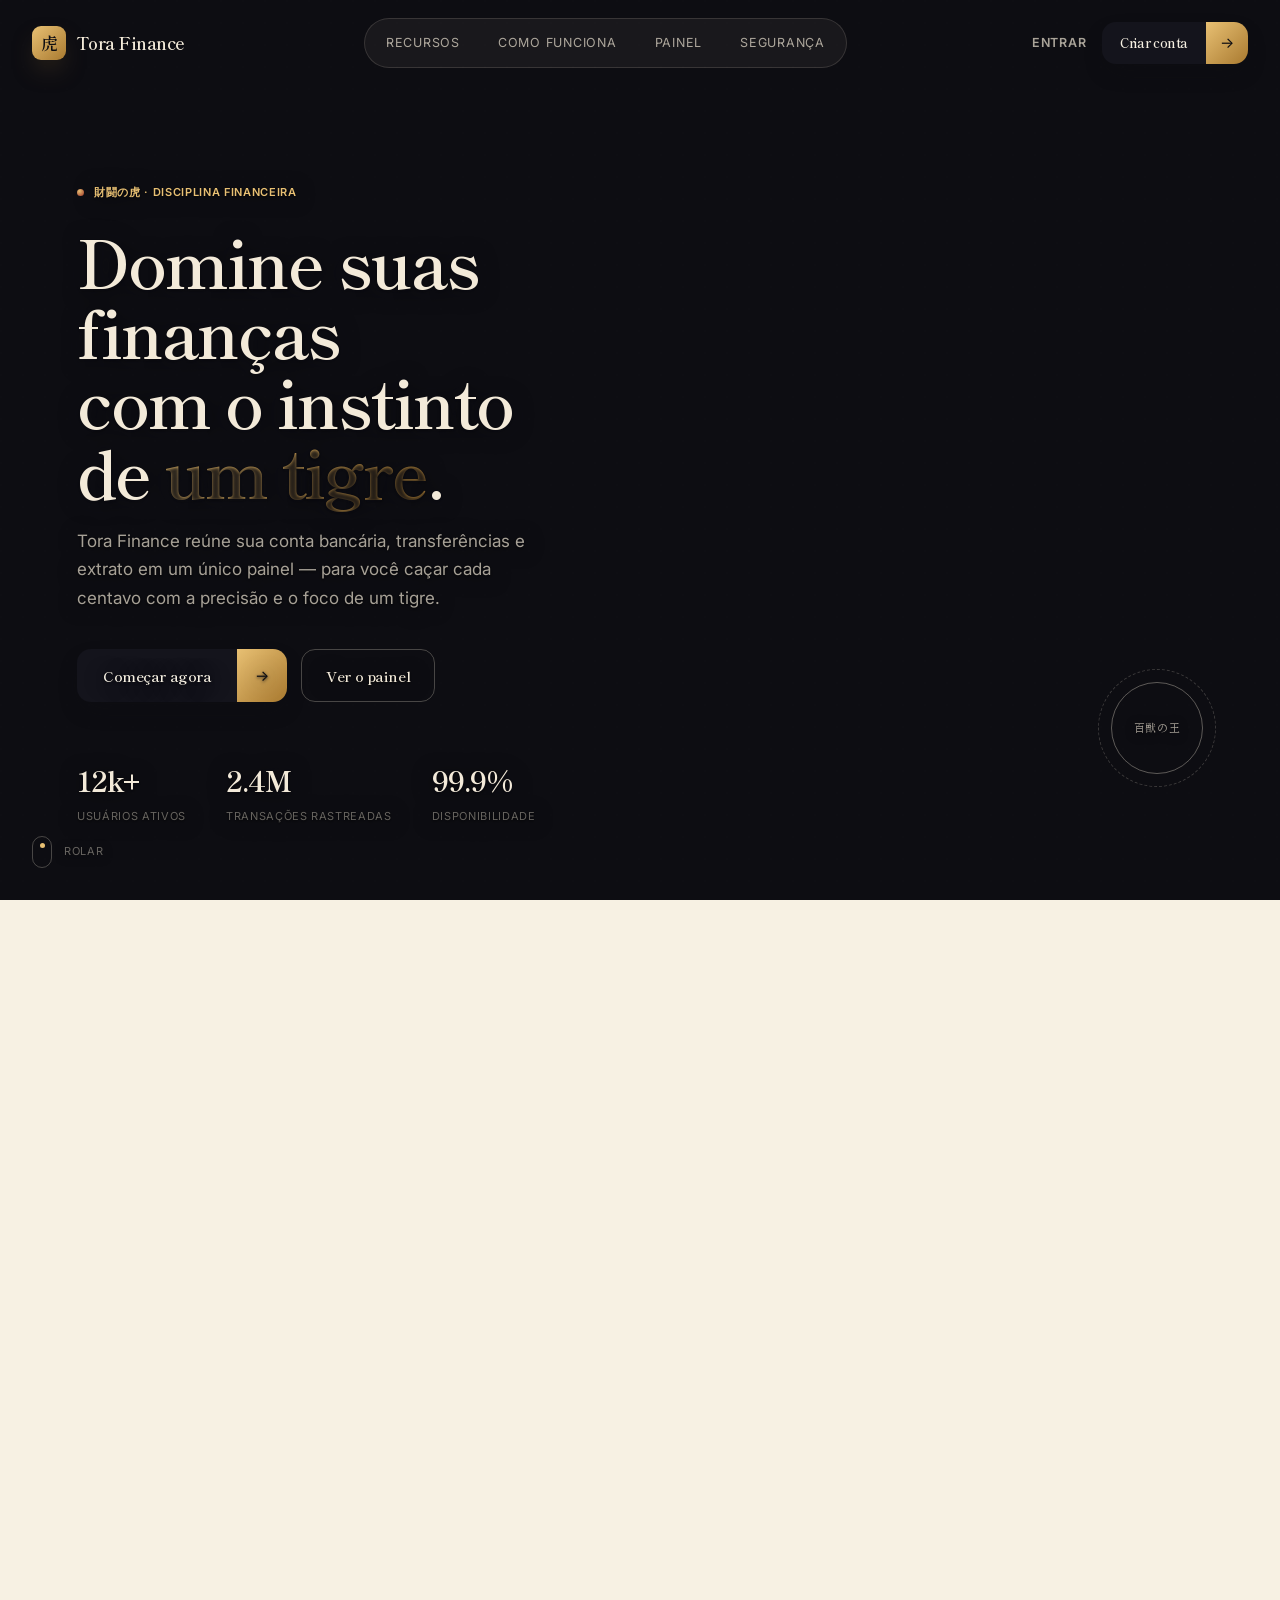
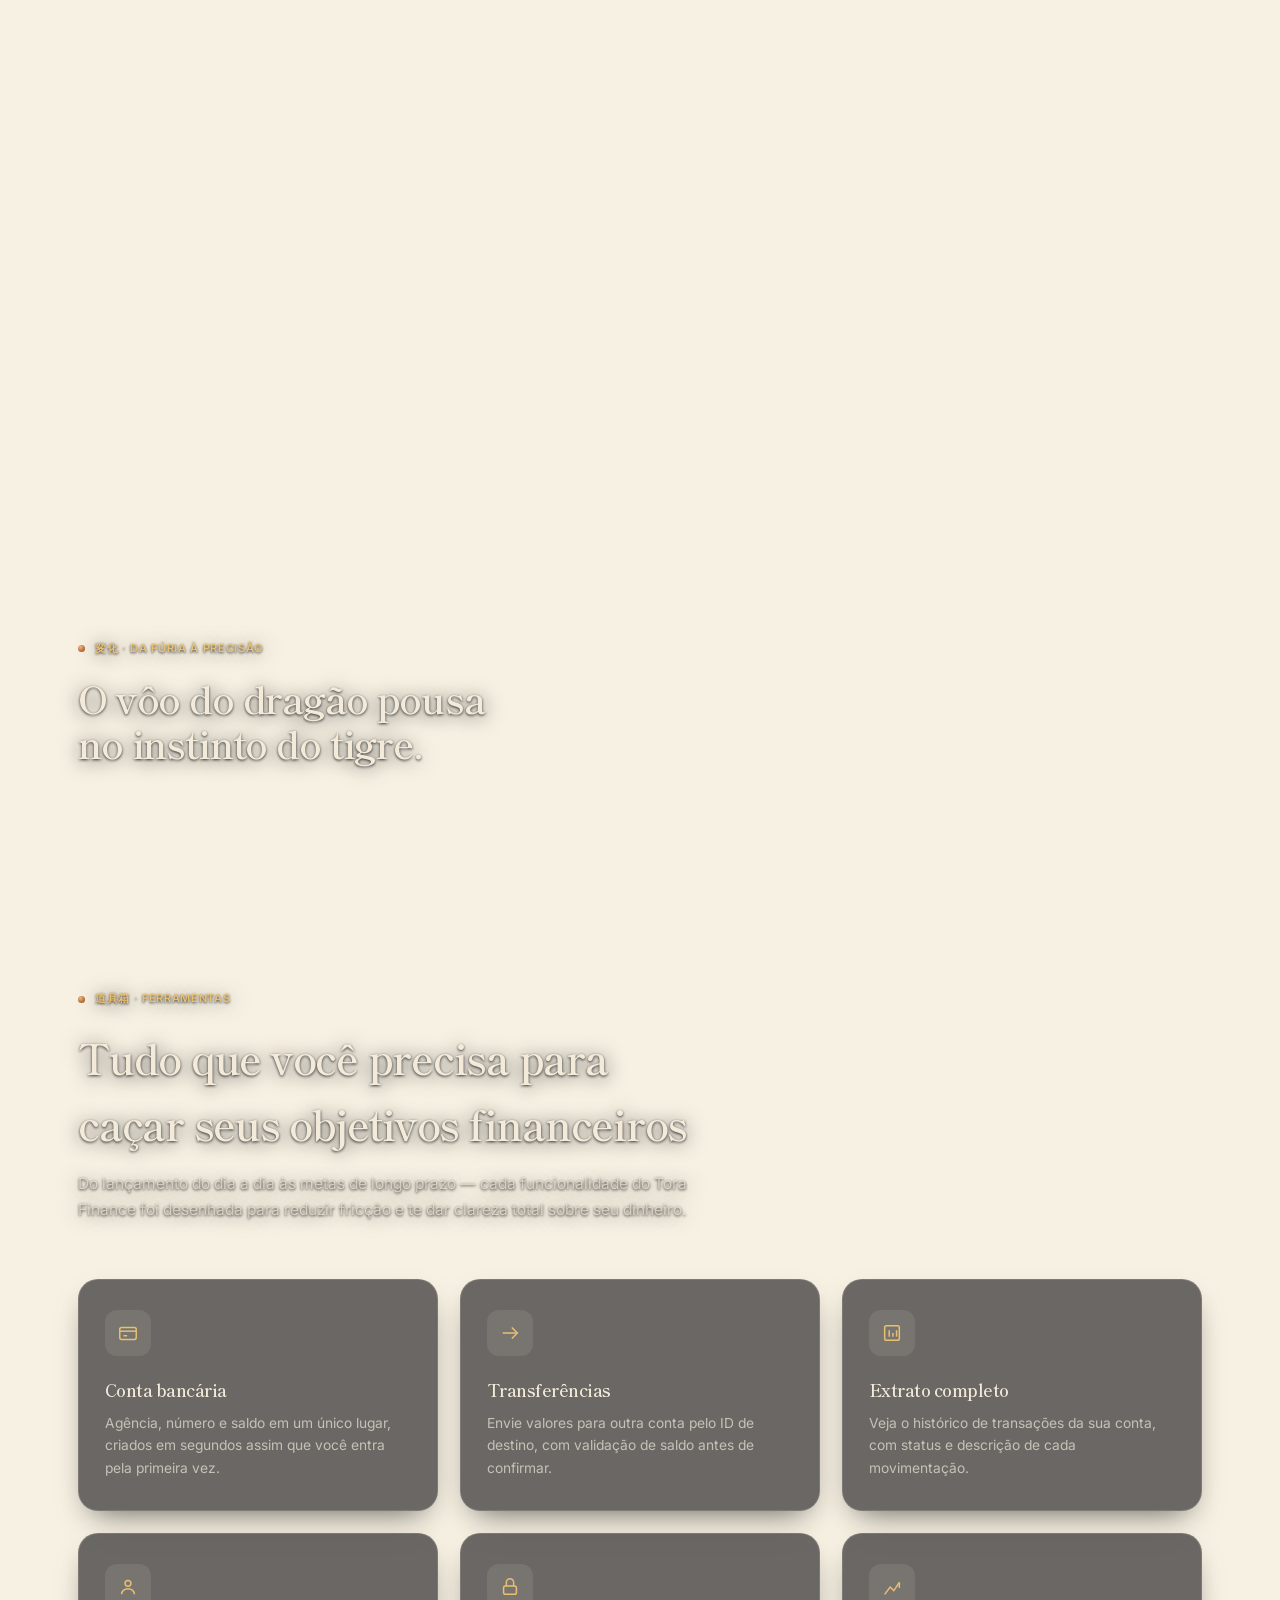
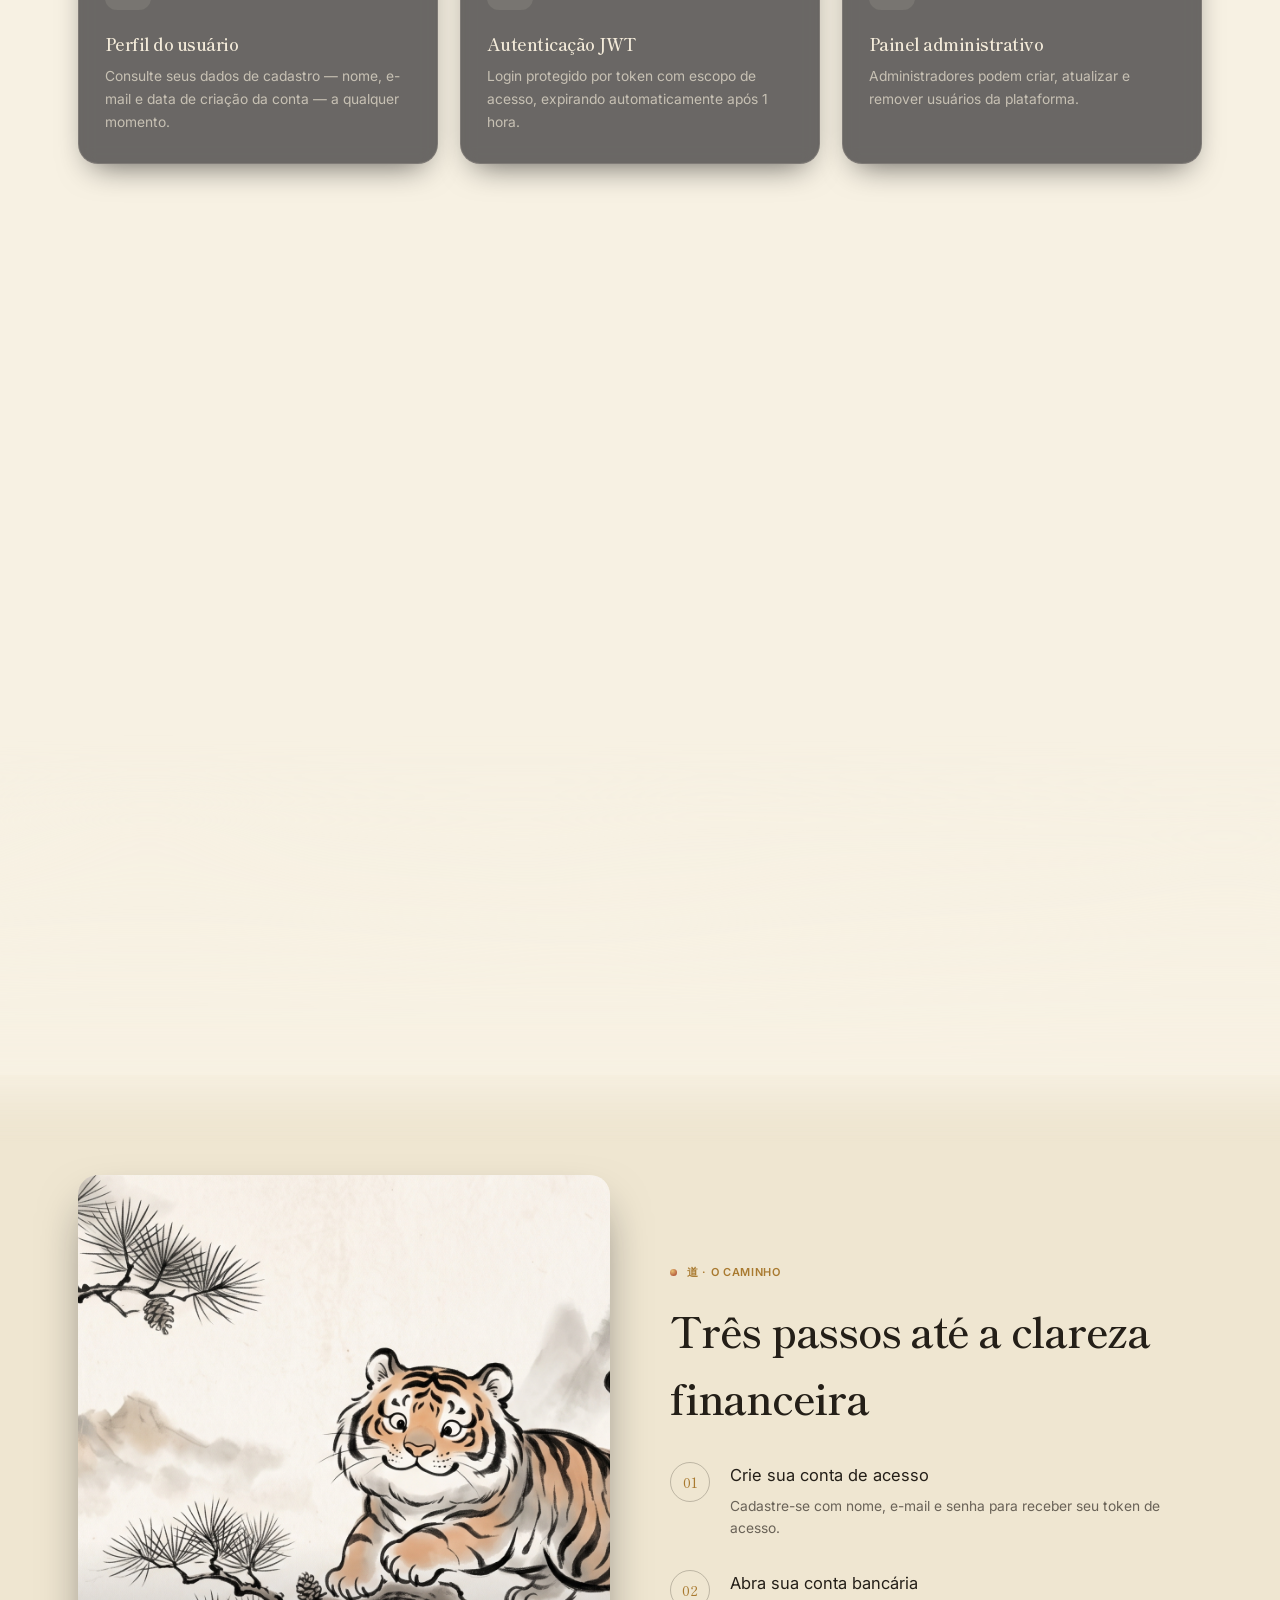
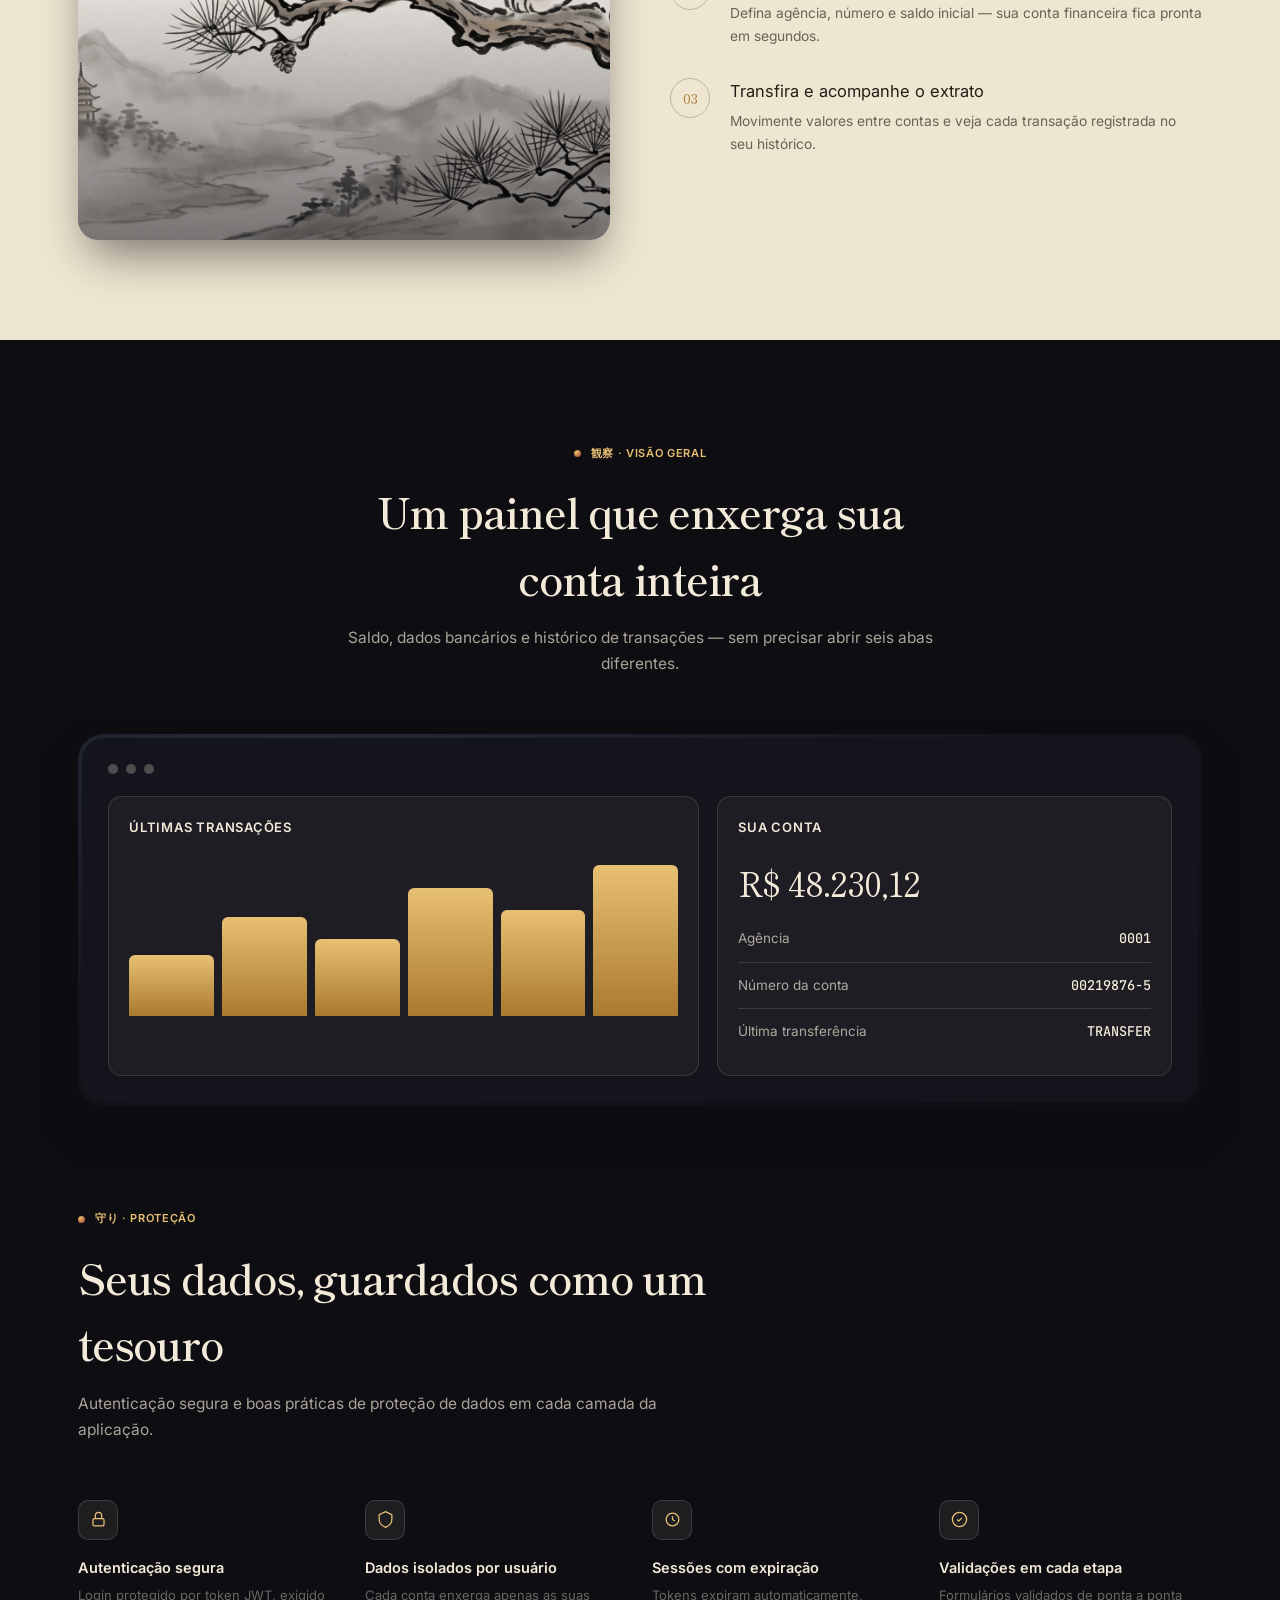
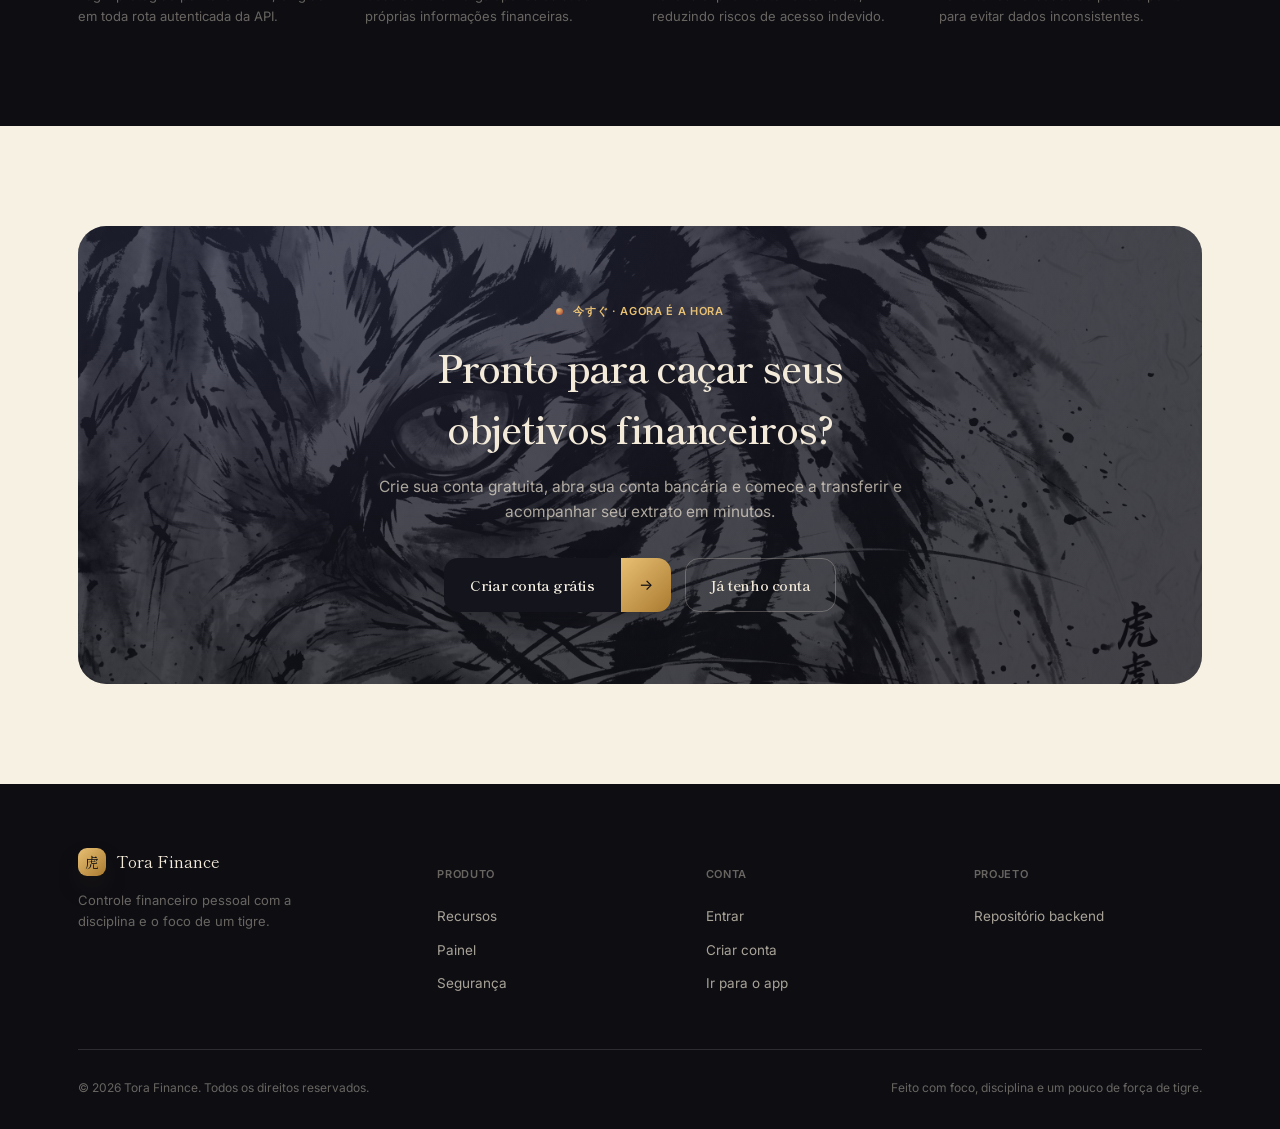
==== index.html @ ddd032c1 "Initial commit: Tora Finance landing, auth pages and dashboard Static front-end ready for Vercel: ad" ====
<!DOCTYPE html>
<html lang="pt-BR">
<head>
<meta charset="UTF-8" />
<meta name="viewport" content="width=device-width, initial-scale=1" />
<title>Tora Finance — Controle financeiro com força de tigre</title>
<meta name="description" content="Contas, transações, categorias, orçamentos, metas e relatórios em um só lugar. Tora Finance é o seu sistema de controle financeiro pessoal." />
<link rel="preconnect" href="https://fonts.googleapis.com">
<link rel="preconnect" href="https://fonts.gstatic.com" crossorigin>
<link href="https://fonts.googleapis.com/css2?family=Shippori+Mincho:wght@500;600;700;800&family=Inter:wght@400;500;600;700&family=JetBrains+Mono:wght@400;500&display=swap" rel="stylesheet">
<link rel="icon" href="data:image/svg+xml,<svg xmlns=%22http://www.w3.org/2000/svg%22 viewBox=%220 0 100 100%22><text y=%22.9em%22 font-size=%2290%22>🐯</text></svg>">
<link rel="stylesheet" href="css/tokens.css">
<link rel="stylesheet" href="css/base.css">
<link rel="stylesheet" href="css/landing.css">
</head>
<body>

<header class="topbar" id="topbar">
  <a href="index.html" class="topbar__mark">
    <span class="topbar__mark-glyph">虎</span>
    Tora Finance
  </a>
  <nav class="topbar__links">
    <a href="#recursos">Recursos</a>
    <a href="#como-funciona">Como funciona</a>
    <a href="#painel">Painel</a>
    <a href="#seguranca">Segurança</a>
  </nav>
  <div class="topbar__actions">
    <a href="pages/login.html" class="topbar__login">Entrar</a>
    <a href="pages/register.html" class="btn btn--primary btn--sm">
      <span class="btn__label">Criar conta</span>
      <span class="btn__icon">→</span>
    </a>
  </div>
</header>

<div class="cine-pin" id="heroPin">
  <section class="hero" id="hero">
    <div class="hero__media">
      <video id="heroVideo" class="hero__video" muted playsinline preload="auto">
        <source src="video/hero-dragon.mp4" type="video/mp4">
      </video>
    </div>
    <div class="hero__scrim"></div>
    <div class="hero__fade"></div>
    <div class="hero__texture"></div>

    <div class="hero__wrap">
      <div class="hero__content">
        <span class="kicker kicker--on-dark reveal reveal--in is-visible">財闘の虎 &middot; Disciplina financeira</span>
        <h1 class="hero__title reveal is-visible" style="animation-delay:.05s">
          Domine suas finanças<br> com o instinto de <em>um tigre</em>.
        </h1>
        <p class="hero__lede reveal is-visible" style="animation-delay:.15s">
          Tora Finance reúne sua conta bancária, transferências e extrato em um único painel — para você caçar cada centavo com a precisão e o foco de um tigre.
        </p>
        <div class="hero__cta reveal is-visible" style="animation-delay:.25s">
          <a href="pages/register.html" class="btn btn--primary">
            <span class="btn__label">Começar agora</span>
            <span class="btn__icon">→</span>
          </a>
          <a href="#painel" class="btn btn--ghost">
            <span class="btn__label">Ver o painel</span>
          </a>
        </div>
        <div class="hero__stats reveal is-visible" style="animation-delay:.35s">
          <div class="hero__stat"><b id="statUsers">12k+</b><span>Usuários ativos</span></div>
          <div class="hero__stat"><b id="statTx">2.4M</b><span>Transações rastreadas</span></div>
          <div class="hero__stat"><b>99.9%</b><span>Disponibilidade</span></div>
        </div>
      </div>
    </div>

    <div class="hero__seal reveal reveal--scale is-visible" style="animation-delay:.5s">
      <div class="hero__seal-ring"></div>
      百獣の王
    </div>

    <div class="scroll-cue">
      <div class="scroll-cue__dot-track"><div class="scroll-cue__dot"></div></div>
      Rolar
    </div>
  </section>
</div>

<div class="cine-pin cine-pin--tiger" id="tigerPin">
  <section class="tiger-band" id="tigerBand">
    <div class="tiger-band__media">
      <video id="tigerVideo" class="tiger-band__video" muted playsinline preload="auto">
        <source src="video/fold-tiger.mp4" type="video/mp4">
      </video>
    </div>
    <div class="tiger-band__fade"></div>
  </section>

  <div class="tiger-band__scroll" id="recursos">
    <div class="wrap">
      <div class="tiger-band__intro reveal">
        <span class="kicker kicker--on-dark">変化 &middot; Da fúria à precisão</span>
        <h2 class="tiger-band__title">O vôo do dragão pousa no instinto do tigre.</h2>
      </div>

      <div class="section__head reveal" style="margin-top:min(30vh,220px)">
        <span class="kicker kicker--on-dark">道具箱 &middot; Ferramentas</span>
        <h2 class="section__title" style="color:var(--text-on-dark)">Tudo que você precisa para caçar seus objetivos financeiros</h2>
        <p class="section__desc text-soft-dark">Do lançamento do dia a dia às metas de longo prazo — cada funcionalidade do Tora Finance foi desenhada para reduzir fricção e te dar clareza total sobre seu dinheiro.</p>
      </div>

      <div class="feature-grid feature-grid--on-dark">
        <div class="feature-card reveal">
          <div class="feature-card__icon">
            <svg viewBox="0 0 24 24" fill="none" stroke="currentColor" stroke-width="1.6"><rect x="3" y="6" width="18" height="13" rx="2"/><path d="M3 10h18"/><path d="M7 15h4"/></svg>
          </div>
          <h3 class="feature-card__title">Conta bancária</h3>
          <p class="feature-card__desc">Agência, número e saldo em um único lugar, criados em segundos assim que você entra pela primeira vez.</p>
        </div>
        <div class="feature-card reveal" style="animation-delay:.05s">
          <div class="feature-card__icon">
            <svg viewBox="0 0 24 24" fill="none" stroke="currentColor" stroke-width="1.6"><path d="M4 12h16"/><path d="M14 6l6 6-6 6"/></svg>
          </div>
          <h3 class="feature-card__title">Transferências</h3>
          <p class="feature-card__desc">Envie valores para outra conta pelo ID de destino, com validação de saldo antes de confirmar.</p>
        </div>
        <div class="feature-card reveal" style="animation-delay:.1s">
          <div class="feature-card__icon">
            <svg viewBox="0 0 24 24" fill="none" stroke="currentColor" stroke-width="1.6"><rect x="4" y="4" width="16" height="16" rx="2"/><path d="M9 16V9"/><path d="M13 16v-4"/><path d="M17 16v-7"/></svg>
          </div>
          <h3 class="feature-card__title">Extrato completo</h3>
          <p class="feature-card__desc">Veja o histórico de transações da sua conta, com status e descrição de cada movimentação.</p>
        </div>
        <div class="feature-card reveal" style="animation-delay:.15s">
          <div class="feature-card__icon">
            <svg viewBox="0 0 24 24" fill="none" stroke="currentColor" stroke-width="1.6"><circle cx="12" cy="8" r="3.2"/><path d="M5 20c0-3.5 3.1-6 7-6s7 2.5 7 6"/></svg>
          </div>
          <h3 class="feature-card__title">Perfil do usuário</h3>
          <p class="feature-card__desc">Consulte seus dados de cadastro — nome, e-mail e data de criação da conta — a qualquer momento.</p>
        </div>
        <div class="feature-card reveal" style="animation-delay:.2s">
          <div class="feature-card__icon">
            <svg viewBox="0 0 24 24" fill="none" stroke="currentColor" stroke-width="1.6"><rect x="5" y="11" width="14" height="9" rx="2"/><path d="M8 11V7a4 4 0 0 1 8 0v4"/></svg>
          </div>
          <h3 class="feature-card__title">Autenticação JWT</h3>
          <p class="feature-card__desc">Login protegido por token com escopo de acesso, expirando automaticamente após 1 hora.</p>
        </div>
        <div class="feature-card reveal" style="animation-delay:.25s">
          <div class="feature-card__icon">
            <svg viewBox="0 0 24 24" fill="none" stroke="currentColor" stroke-width="1.6"><path d="M4 20l6-8 4 4 6-9"/><path d="M20 7v6"/></svg>
          </div>
          <h3 class="feature-card__title">Painel administrativo</h3>
          <p class="feature-card__desc">Administradores podem criar, atualizar e remover usuários da plataforma.</p>
        </div>
      </div>
    </div>
  </div>
</div>

<div class="fold-bridge" aria-hidden="true">
  <div class="fold-bridge__mist"></div>
</div>

<section class="section section--paper-alt" id="como-funciona">
  <div class="wrap">
    <div class="steps">
      <div class="steps__art reveal reveal--scale">
        <img src="assets/img/Tiger_in_ink_wash_painting_2K_20260912202425.jpeg" alt="Pintura sumi-e de um tigre em uma árvore, representando calma e estratégia financeira" loading="lazy">
      </div>
      <div>
        <span class="kicker">道 &middot; O caminho</span>
        <h2 class="section__title" style="margin-top:14px">Três passos até a clareza financeira</h2>
        <div class="steps__list" style="margin-top:32px">
          <div class="step reveal">
            <div class="step__num">01</div>
            <div>
              <p class="step__title">Crie sua conta de acesso</p>
              <p class="step__desc">Cadastre-se com nome, e-mail e senha para receber seu token de acesso.</p>
            </div>
          </div>
          <div class="step reveal" style="animation-delay:.08s">
            <div class="step__num">02</div>
            <div>
              <p class="step__title">Abra sua conta bancária</p>
              <p class="step__desc">Defina agência, número e saldo inicial — sua conta financeira fica pronta em segundos.</p>
            </div>
          </div>
          <div class="step reveal" style="animation-delay:.16s">
            <div class="step__num">03</div>
            <div>
              <p class="step__title">Transfira e acompanhe o extrato</p>
              <p class="step__desc">Movimente valores entre contas e veja cada transação registrada no seu histórico.</p>
            </div>
          </div>
        </div>
      </div>
    </div>
  </div>
</section>

<section class="section section--dark" id="painel">
  <div class="wrap">
    <div class="section__head section__head--center reveal">
      <span class="kicker kicker--on-dark">観察 &middot; Visão geral</span>
      <h2 class="section__title" style="color:var(--text-on-dark)">Um painel que enxerga sua conta inteira</h2>
      <p class="section__desc text-soft-dark">Saldo, dados bancários e histórico de transações — sem precisar abrir seis abas diferentes.</p>
    </div>

    <div class="preview reveal reveal--scale">
      <div class="preview__inner">
        <div class="preview__bar"><span></span><span></span><span></span></div>
        <div class="preview__grid">
          <div class="preview__panel">
            <h4>Últimas transações</h4>
            <div class="preview__chart">
              <div class="preview__bar-el" style="height:38%"></div>
              <div class="preview__bar-el" style="height:62%"></div>
              <div class="preview__bar-el" style="height:48%"></div>
              <div class="preview__bar-el" style="height:80%"></div>
              <div class="preview__bar-el" style="height:66%"></div>
              <div class="preview__bar-el" style="height:94%"></div>
            </div>
          </div>
          <div class="preview__panel">
            <h4>Sua conta</h4>
            <p class="preview__balance">R$ 48.230,12</p>
            <div class="preview__stat-row"><span>Agência</span><b>0001</b></div>
            <div class="preview__stat-row"><span>Número da conta</span><b>00219876-5</b></div>
            <div class="preview__stat-row"><span>Última transferência</span><b>TRANSFER</b></div>
          </div>
        </div>
      </div>
    </div>
  </div>
</section>

<section class="section section--dark" id="seguranca" style="padding-top:0">
  <div class="wrap">
    <div class="section__head reveal">
      <span class="kicker kicker--on-dark">守り &middot; Proteção</span>
      <h2 class="section__title" style="color:var(--text-on-dark)">Seus dados, guardados como um tesouro</h2>
      <p class="section__desc text-soft-dark">Autenticação segura e boas práticas de proteção de dados em cada camada da aplicação.</p>
    </div>
    <div class="security-grid">
      <div class="security-item reveal">
        <div class="security-item__icon"><svg viewBox="0 0 24 24" fill="none" stroke="currentColor" stroke-width="1.6"><rect x="5" y="11" width="14" height="9" rx="2"/><path d="M8 11V7a4 4 0 0 1 8 0v4"/></svg></div>
        <p class="security-item__title">Autenticação segura</p>
        <p class="security-item__desc">Login protegido por token JWT, exigido em toda rota autenticada da API.</p>
      </div>
      <div class="security-item reveal" style="animation-delay:.05s">
        <div class="security-item__icon"><svg viewBox="0 0 24 24" fill="none" stroke="currentColor" stroke-width="1.6"><path d="M12 2l8 4v6c0 5-3.5 8-8 10-4.5-2-8-5-8-10V6z"/></svg></div>
        <p class="security-item__title">Dados isolados por usuário</p>
        <p class="security-item__desc">Cada conta enxerga apenas as suas próprias informações financeiras.</p>
      </div>
      <div class="security-item reveal" style="animation-delay:.1s">
        <div class="security-item__icon"><svg viewBox="0 0 24 24" fill="none" stroke="currentColor" stroke-width="1.6"><path d="M4 12a8 8 0 1 1 16 0 8 8 0 0 1-16 0z"/><path d="M12 8v4l3 2"/></svg></div>
        <p class="security-item__title">Sessões com expiração</p>
        <p class="security-item__desc">Tokens expiram automaticamente, reduzindo riscos de acesso indevido.</p>
      </div>
      <div class="security-item reveal" style="animation-delay:.15s">
        <div class="security-item__icon"><svg viewBox="0 0 24 24" fill="none" stroke="currentColor" stroke-width="1.6"><path d="M9 12l2 2 4-4"/><circle cx="12" cy="12" r="9"/></svg></div>
        <p class="security-item__title">Validações em cada etapa</p>
        <p class="security-item__desc">Formulários validados de ponta a ponta para evitar dados inconsistentes.</p>
      </div>
    </div>
  </div>
</section>

<section class="section section--paper">
  <div class="wrap">
    <div class="cta-banner reveal reveal--scale">
      <div class="cta-banner__art"></div>
      <div class="cta-banner__content">
        <span class="kicker kicker--on-dark">今すぐ &middot; Agora é a hora</span>
        <h2>Pronto para caçar seus objetivos financeiros?</h2>
        <p>Crie sua conta gratuita, abra sua conta bancária e comece a transferir e acompanhar seu extrato em minutos.</p>
        <div class="cta-banner__actions">
          <a href="pages/register.html" class="btn btn--primary">
            <span class="btn__label">Criar conta grátis</span>
            <span class="btn__icon">→</span>
          </a>
          <a href="pages/login.html" class="btn btn--ghost">
            <span class="btn__label">Já tenho conta</span>
          </a>
        </div>
      </div>
    </div>
  </div>
</section>

<footer class="site-footer">
  <div class="wrap">
    <div class="site-footer__top">
      <div>
        <div class="site-footer__brand"><span class="topbar__mark-glyph" style="width:28px;height:28px;font-size:14px;">虎</span>Tora Finance</div>
        <p class="site-footer__tag">Controle financeiro pessoal com a disciplina e o foco de um tigre.</p>
      </div>
      <div class="site-footer__col">
        <h5>Produto</h5>
        <a href="#recursos">Recursos</a>
        <a href="#painel">Painel</a>
        <a href="#seguranca">Segurança</a>
      </div>
      <div class="site-footer__col">
        <h5>Conta</h5>
        <a href="pages/login.html">Entrar</a>
        <a href="pages/register.html">Criar conta</a>
        <a href="pages/app.html">Ir para o app</a>
      </div>
      <div class="site-footer__col">
        <h5>Projeto</h5>
        <a href="https://github.com/SAMUELMARQUES692/FinanceSystem" target="_blank" rel="noopener">Repositório backend</a>
      </div>
    </div>
    <div class="site-footer__bottom">
      <span>© <span id="year"></span> Tora Finance. Todos os direitos reservados.</span>
      <span>Feito com foco, disciplina e um pouco de força de tigre.</span>
    </div>
  </div>
</footer>

<script src="js/reveal.js"></script>
<script src="js/hero-scroll.js"></script>
<script>document.getElementById('year').textContent = new Date().getFullYear();</script>
</body>
</html>
---- css/tokens.css ----
/* ============================================================
   TORA FINANCE — design tokens
   Palette inspired by the project's own sumi-e / ukiyo-e tiger
   artwork (deep ink indigo, aged paper, brushed gold, seal red).
   Typographic pairing, motion curves, radius & elevation scale
   follow the same *structure* as the Hiroshi design system
   (display/sans/mono trio, -4%/-1%/+2.5% tracking rule, the two
   entrance easings) without reusing any of its color tokens.
   ============================================================ */

:root {
  /* ---- surfaces ---- */
  --ink-950: #0d0d12;
  --ink-900: #14141c;
  --ink-800: #1b1c27;
  --ink-700: #262838;
  --ink-600: #363850;

  --paper-050: #f7f1e3;
  --paper-100: #efe6d1;
  --paper-200: #e5d9bc;
  --paper-300: #d8c8a2;

  /* ---- ink / text ---- */
  --text-on-dark: #f3ead9;
  --text-on-dark-soft: rgba(243, 234, 217, 0.68);
  --text-on-dark-faint: rgba(243, 234, 217, 0.4);

  --text-on-light: #241f18;
  --text-on-light-soft: rgba(36, 31, 24, 0.66);
  --text-on-light-faint: rgba(36, 31, 24, 0.42);

  /* ---- brand accents ---- */
  --gold: #cc9a44;
  --gold-bright: #e8c073;
  --gold-deep: #a97a30;
  --seal: #a3392a;
  --seal-bright: #c94a37;
  --jade: #4c7c6e;

  --grad-gold: linear-gradient(135deg, var(--gold-bright), var(--gold-deep));
  --grad-ink: radial-gradient(120% 140% at 20% 0%, #262838 0%, #14141c 55%, #0d0d12 100%);

  --line-on-dark: rgba(243, 234, 217, 0.14);
  --line-on-dark-strong: rgba(243, 234, 217, 0.26);
  --line-on-light: rgba(36, 31, 24, 0.12);
  --line-on-light-strong: rgba(36, 31, 24, 0.24);

  /* ---- fonts ---- */
  --font-display: "Shippori Mincho", "Noto Serif JP", ui-serif, Georgia, serif;
  --font-sans: "Inter", ui-sans-serif, system-ui, sans-serif;
  --font-mono: "JetBrains Mono", ui-monospace, "SFMono-Regular", Menlo, monospace;

  /* ---- tracking rule (same formula as Hiroshi DS, own values) ---- */
  --track-tight: -0.03em;   /* display / headings */
  --track-snug: -0.01em;    /* body copy */
  --track-wide: 0.06em;     /* kickers / labels / nav */

  /* ---- radius scale ---- */
  --r-sm: 8px;
  --r-md: 14px;
  --r-lg: 20px;
  --r-pill: 999px;

  /* ---- elevation ---- */
  --shadow-sm: 0 1px 2px rgba(13, 13, 18, 0.35);
  --shadow-md: 0 10px 24px -8px rgba(13, 13, 18, 0.45);
  --shadow-lg: 0 24px 48px -12px rgba(13, 13, 18, 0.55);
  --shadow-gold: 0 12px 28px -10px rgba(204, 154, 68, 0.55);

  /* ---- motion (structure borrowed from Hiroshi DS) ---- */
  --ease-entrance: cubic-bezier(0.16, 1, 0.3, 1);
  --ease-spring: cubic-bezier(0.34, 1.56, 0.64, 1);

  --space-1: 4px;
  --space-2: 8px;
  --space-3: 12px;
  --space-4: 16px;
  --space-6: 24px;
  --space-8: 32px;
  --space-10: 40px;
  --space-14: 56px;
  --space-20: 80px;
}
---- css/base.css ----
/* ============================================================
   TORA FINANCE — base styles, motion, components
   ============================================================ */

* { box-sizing: border-box; }
[hidden] { display: none !important; }
html { scroll-behavior: smooth; }
html, body { margin: 0; padding: 0; }

body {
  background: var(--paper-050);
  color: var(--text-on-light);
  font-family: var(--font-sans);
  font-size: 15px;
  line-height: 1.6;
  -webkit-font-smoothing: antialiased;
  overflow-x: hidden;
}

::selection { background: var(--gold); color: var(--ink-950); }
a { color: inherit; text-decoration: none; }
img { max-width: 100%; display: block; }
button { font: inherit; }

.mono { font-family: var(--font-mono); }

.wrap {
  max-width: 1180px;
  margin: 0 auto;
  padding: 0 28px;
}

/* ---------- reveal-on-scroll (mirrors Hiroshi's fade-up / fade-in) ---------- */
@keyframes tf-fade-up { from { opacity: 0; transform: translateY(32px); } to { opacity: 1; transform: translateY(0); } }
@keyframes tf-fade-in { from { opacity: 0; } to { opacity: 1; } }
@keyframes tf-scale-in { from { opacity: 0; transform: scale(0.94); } to { opacity: 1; transform: scale(1); } }

.reveal { opacity: 0; }
.reveal.is-visible { animation: tf-fade-up 0.8s var(--ease-entrance) both; }
.reveal--in.is-visible { animation: tf-fade-in 1s ease-out both; }
.reveal--scale.is-visible { animation: tf-scale-in 0.7s var(--ease-entrance) both; }

@media (prefers-reduced-motion: reduce) {
  .reveal, .reveal--in, .reveal--scale { animation: none !important; opacity: 1 !important; }
}

/* ---------- kicker / eyebrow ---------- */
.kicker {
  display: inline-flex;
  align-items: center;
  gap: 10px;
  font-family: var(--font-sans);
  font-weight: 600;
  font-size: 11px;
  text-transform: uppercase;
  letter-spacing: var(--track-wide);
  color: var(--gold-deep);
}
.kicker::before {
  content: "";
  width: 7px; height: 7px; border-radius: 50%;
  background: radial-gradient(circle at 35% 30%, var(--gold-bright), var(--seal));
  flex-shrink: 0;
}
.kicker--on-dark { color: var(--gold-bright); }

/* ---------- headings ---------- */
h1, h2, h3, h4 {
  font-family: var(--font-display);
  font-weight: 600;
  letter-spacing: var(--track-tight);
  margin: 0;
}
p { margin: 0; }

/* ---------- buttons (structure of Hiroshi Button.tsx, own skin) ---------- */
.btn {
  display: inline-flex;
  align-items: stretch;
  overflow: hidden;
  border-radius: var(--r-md);
  box-shadow: var(--shadow-md);
  border: none;
  cursor: pointer;
  transition: transform 0.35s var(--ease-spring), box-shadow 0.3s ease;
}
.btn:hover { transform: translateY(-2px); box-shadow: var(--shadow-lg); }
.btn:active { transform: translateY(0); }

.btn__label {
  display: flex; align-items: center; justify-content: center;
  padding: 15px 26px;
  font-family: var(--font-display);
  font-weight: 600;
  font-size: 14.5px;
  letter-spacing: var(--track-tight);
}
.btn__icon {
  display: flex; align-items: center; justify-content: center;
  padding: 0 18px;
  font-size: 15px;
}

.btn--primary .btn__label { background: var(--ink-900); color: var(--paper-050); }
.btn--primary .btn__icon { background: var(--grad-gold); color: var(--ink-950); }

.btn--ghost { box-shadow: none; border: 1px solid var(--line-on-dark-strong); }
.btn--ghost .btn__label { background: transparent; color: var(--text-on-dark); padding: 14px 24px; }
.btn--ghost:hover { transform: none; background: rgba(243,234,217,0.06); }

.btn--ghost-light { box-shadow: none; border: 1px solid var(--line-on-light-strong); }
.btn--ghost-light .btn__label { background: transparent; color: var(--text-on-light); padding: 14px 24px; }
.btn--ghost-light:hover { transform: none; background: rgba(36,31,24,0.04); }

.btn--sm .btn__label { padding: 11px 18px; font-size: 13px; }
.btn--sm .btn__icon { padding: 0 14px; }
.btn--full { width: 100%; }
.btn--full .btn__label { flex: 1; }

button.btn { border: none; }

/* icon button (circular) */
.icon-btn {
  width: 42px; height: 42px; border-radius: 50%;
  display: inline-flex; align-items: center; justify-content: center;
  border: 1px solid var(--line-on-dark-strong);
  color: var(--text-on-dark);
  background: transparent;
  transition: background 0.2s ease, color 0.2s ease, transform 0.2s ease;
}
.icon-btn:hover { background: var(--text-on-dark); color: var(--ink-900); transform: translateY(-2px); }
.icon-btn svg { width: 17px; height: 17px; }

/* ---------- cards ---------- */
.card {
  background: var(--paper-050);
  border: 1px solid var(--line-on-light);
  border-radius: var(--r-lg);
  box-shadow: var(--shadow-sm);
}

/* ---------- segmented nav pill (mirrors Hiroshi SegmentedNav) ---------- */
.segnav {
  position: relative;
  display: inline-flex;
  gap: 4px;
  padding: 4px;
  border-radius: var(--r-pill);
  background: rgba(243, 234, 217, 0.06);
  border: 1px solid var(--line-on-dark);
}
.segnav button {
  position: relative;
  border: none; background: transparent; cursor: pointer;
  padding: 9px 18px; border-radius: var(--r-pill);
  font-family: var(--font-sans); font-weight: 500; font-size: 12.5px;
  text-transform: uppercase; letter-spacing: var(--track-wide);
  color: var(--text-on-dark-soft);
  transition: color 0.2s ease;
}
.segnav button.is-active { color: var(--ink-950); }
.segnav__pill {
  position: absolute; top: 4px; bottom: 4px; border-radius: var(--r-pill);
  background: var(--grad-gold);
  box-shadow: var(--shadow-gold);
  transition: left 0.4s var(--ease-spring), width 0.4s var(--ease-spring);
  z-index: 0;
}
.segnav button span { position: relative; z-index: 1; }

/* ---------- scrollbar ---------- */
::-webkit-scrollbar { width: 9px; height: 9px; }
::-webkit-scrollbar-track { background: transparent; }
::-webkit-scrollbar-thumb { background: var(--line-on-light-strong); border-radius: 999px; }

/* ---------- utility ---------- */
.text-gold { color: var(--gold-deep); }
.text-soft-dark { color: var(--text-on-dark-soft); }
.text-soft-light { color: var(--text-on-light-soft); }
.sr-only {
  position: absolute; width: 1px; height: 1px; padding: 0; margin: -1px;
  overflow: hidden; clip: rect(0,0,0,0); white-space: nowrap; border: 0;
}
---- css/landing.css ----
/* ============================================================
   TORA FINANCE — landing page
   ============================================================ */

/* ---------- topbar ---------- */
.topbar {
  position: fixed;
  top: 0; left: 0; right: 0;
  z-index: 50;
  display: flex;
  align-items: center;
  justify-content: space-between;
  gap: 24px;
  padding: 18px 32px;
  transition: background 0.3s ease, border-color 0.3s ease, padding 0.3s ease;
  border-bottom: 1px solid transparent;
}
.topbar.is-scrolled {
  background: rgba(13, 13, 18, 0.78);
  backdrop-filter: blur(14px);
  border-bottom-color: var(--line-on-dark);
  padding: 12px 32px;
}
.topbar__mark {
  display: flex; align-items: center; gap: 10px;
  font-family: var(--font-display);
  font-weight: 600;
  font-size: 17px;
  letter-spacing: var(--track-tight);
  color: var(--text-on-dark);
}
.topbar__mark-glyph {
  width: 34px; height: 34px; border-radius: 9px;
  display: flex; align-items: center; justify-content: center;
  background: var(--grad-gold);
  color: var(--ink-950);
  font-size: 17px;
  box-shadow: var(--shadow-gold);
}
.topbar__links {
  display: flex; gap: 6px;
  padding: 5px; border-radius: var(--r-pill);
  background: rgba(243,234,217,0.05);
  border: 1px solid var(--line-on-dark);
}
.topbar__links a {
  padding: 9px 16px; border-radius: var(--r-pill);
  font-size: 12.5px; text-transform: uppercase; letter-spacing: var(--track-wide);
  color: var(--text-on-dark-soft);
  transition: color 0.2s ease, background 0.2s ease;
}
.topbar__links a:hover { color: var(--text-on-dark); background: rgba(243,234,217,0.08); }
.topbar__actions { display: flex; align-items: center; gap: 10px; }
.topbar__login {
  font-size: 12.5px; font-weight: 600; text-transform: uppercase; letter-spacing: var(--track-wide);
  color: var(--text-on-dark-soft); padding: 10px 6px;
}
.topbar__login:hover { color: var(--text-on-dark); }
@media (max-width: 900px) { .topbar__links { display: none; } }

/* ---------- cinematic scroll pin (slow scrub + crossfade rig) ---------- */
.cine-pin {
  position: relative;
  height: 320vh;
}
.cine-pin--tiger {
  height: 340vh;
  margin-top: -185vh;
}
.cine-pin > .hero,
.cine-pin > .tiger-band {
  position: sticky;
  top: 0;
  height: 100svh;
}
@media (max-width: 720px) {
  .cine-pin { height: 220vh; }
  .cine-pin--tiger { height: 260vh; margin-top: -155vh; }
}

/* ---------- hero ---------- */
.hero {
  position: relative;
  z-index: 1;
  display: flex;
  align-items: center;
  background: var(--ink-950);
  overflow: hidden;
  padding-top: 90px;
}
.hero__media {
  position: absolute; inset: 0;
  overflow: hidden;
}
.hero__video {
  position: absolute; inset: 0;
  width: 100%; height: 100%;
  object-fit: cover;
  object-position: 50% 42%;
  opacity: 1;
  filter: brightness(1.06) saturate(1.4) contrast(1.08);
  transform: scale(var(--hero-scale, 1)) translateY(var(--hero-shift, 0px));
  will-change: transform;
}
.hero__scrim {
  display: none;
}
.hero__fade {
  position: absolute; inset: 0;
  z-index: 1;
  background: linear-gradient(to bottom, rgba(13,13,18,0) 45%, rgba(13,13,18,0.9) 88%, var(--ink-950) 100%);
  opacity: var(--hero-scrim, 0);
  pointer-events: none;
  will-change: opacity;
}
.hero__texture {
  position: absolute; inset: 0;
  background-image: radial-gradient(circle at 1px 1px, rgba(243,234,217,0.06) 1px, transparent 0);
  background-size: 22px 22px;
  mix-blend-mode: overlay;
  pointer-events: none;
}
.hero__wrap {
  width: 100%;
  padding: 0 clamp(24px, 6vw, 96px);
}
.hero__content {
  position: relative;
  z-index: 2;
  max-width: 480px;
  padding: 80px 0 64px;
  transform: translateX(var(--hero-text-shift, 0px));
  opacity: var(--hero-text-opacity, 1);
  text-shadow: 0 2px 20px rgba(13,13,18,0.7), 0 1px 3px rgba(13,13,18,0.8);
  will-change: transform, opacity;
}
.hero__title {
  font-size: clamp(2.6rem, 5.4vw, 4.2rem);
  line-height: 1.04;
  color: var(--text-on-dark);
  margin: 22px 0 22px;
  text-wrap: balance;
}
.hero__title em {
  font-style: normal;
  background: var(--grad-gold);
  -webkit-background-clip: text;
  background-clip: text;
  color: transparent;
}
.hero__lede {
  max-width: 46ch;
  font-size: 17px;
  line-height: 1.7;
  color: var(--text-on-dark-soft);
  margin-bottom: 36px;
}
.hero__cta { display: flex; gap: 14px; flex-wrap: wrap; margin-bottom: 56px; }
.hero__stats { display: flex; gap: 40px; flex-wrap: wrap; }
.hero__stat b {
  display: block;
  font-family: var(--font-display);
  font-size: 28px;
  color: var(--text-on-dark);
  letter-spacing: var(--track-tight);
}
.hero__stat span {
  font-size: 11px; text-transform: uppercase; letter-spacing: var(--track-wide);
  color: var(--text-on-dark-faint);
}
.hero__seal {
  position: absolute;
  right: 6%;
  bottom: 14%;
  width: 92px; height: 92px;
  border: 1.5px solid rgba(243,234,217,0.35);
  border-radius: 50%;
  display: flex; align-items: center; justify-content: center;
  font-family: var(--font-display);
  color: var(--text-on-dark-soft);
  font-size: 11px;
  text-align: center;
  letter-spacing: var(--track-wide);
  text-transform: uppercase;
  text-shadow: 0 2px 10px rgba(13,13,18,0.8);
  z-index: 2;
}
.hero__seal-ring {
  position: absolute; inset: -14px;
  border: 1px dashed rgba(243,234,217,0.2);
  border-radius: 50%;
  animation: tf-spin 40s linear infinite;
}
@keyframes tf-spin { to { transform: rotate(360deg); } }
@media (prefers-reduced-motion: reduce) { .hero__seal-ring { animation: none; } }

.scroll-cue {
  position: absolute; left: 32px; bottom: 32px; z-index: 2;
  display: flex; align-items: center; gap: 12px;
  color: var(--text-on-dark-faint);
  font-size: 11px; text-transform: uppercase; letter-spacing: var(--track-wide);
  text-shadow: 0 2px 10px rgba(13,13,18,0.8);
}
.scroll-cue__dot-track { width: 20px; height: 32px; border: 1px solid var(--line-on-dark-strong); border-radius: 999px; position: relative; }
.scroll-cue__dot { position: absolute; top: 6px; left: 50%; width: 5px; height: 5px; margin-left: -2.5px; border-radius: 50%; background: var(--gold-bright); animation: tf-scroll-bounce 1.8s ease-in-out infinite; }
@keyframes tf-scroll-bounce { 0%, 100% { transform: translateY(0); opacity: 1; } 50% { transform: translateY(12px); opacity: 0.4; } }
@media (max-width: 720px) { .scroll-cue { display: none; } }

@media (max-width: 720px) {
  .hero__video { object-position: 62% 40%; }
}

/* ---------- tiger band (dragon -> tiger handoff, second fold) ---------- */
.tiger-band {
  position: relative;
  z-index: 1;
  background: var(--ink-950);
  overflow: hidden;
  opacity: var(--tiger-veil, 0);
  will-change: opacity;
}
.tiger-band__media { position: absolute; inset: 0; overflow: hidden; }
.tiger-band__video {
  position: absolute; inset: 0;
  width: 100%; height: 100%;
  object-fit: cover;
  object-position: 50% 55%;
  opacity: 1;
  filter: brightness(1.02) saturate(1.3) contrast(1.05);
  transform: scale(var(--tiger-scale, 1.06)) translateY(var(--tiger-shift, 0px));
  will-change: transform;
}
.tiger-band__fade {
  position: absolute; inset: 0;
  z-index: 1;
  background: linear-gradient(to bottom, rgba(13,13,18,0) 45%, rgba(13,13,18,0.9) 88%, var(--ink-950) 100%);
  opacity: var(--tiger-scrim, 0);
  pointer-events: none;
}
@media (max-width: 720px) {
  .tiger-band__video { object-position: 62% 50%; }
}

/* ---------- tiger scrolling content (recursos, now living inside the tiger fold) ---------- */
.tiger-band__scroll {
  position: relative;
  z-index: 2;
  padding-bottom: 120px;
}
.tiger-band__intro {
  position: relative;
  max-width: 560px;
  padding: 120px 0 0;
  text-shadow: 0 2px 20px rgba(13,13,18,0.7), 0 1px 3px rgba(13,13,18,0.8);
}
.tiger-band__title {
  font-size: clamp(1.7rem, 3.2vw, 2.4rem);
  color: var(--text-on-dark);
  margin: 16px 0 0;
  line-height: 1.18;
  text-wrap: balance;
}
.tiger-band__scroll .section__head {
  text-shadow: 0 2px 20px rgba(13,13,18,0.7), 0 1px 3px rgba(13,13,18,0.8);
}
.feature-grid--on-dark .feature-card {
  background: rgba(13,13,18,0.6);
  backdrop-filter: blur(8px);
  -webkit-backdrop-filter: blur(8px);
  border-color: var(--line-on-dark);
  box-shadow: 0 14px 32px -14px rgba(0,0,0,0.65);
}
.feature-grid--on-dark .feature-card:hover {
  background: rgba(13,13,18,0.72);
  border-color: var(--gold);
}
.feature-grid--on-dark .feature-card__icon {
  background: rgba(243,234,217,0.1);
  color: var(--gold-bright);
}
.feature-grid--on-dark .feature-card__title { color: var(--text-on-dark); }
.feature-grid--on-dark .feature-card__desc { color: var(--text-on-dark-soft); }
@media (max-width: 720px) {
  .tiger-band__intro { padding-top: 72px; }
}

/* ---------- fold bridge (tiger -> recursos mist transition) ---------- */
.fold-bridge {
  position: relative;
  height: 200px;
  margin-top: -200px;
  z-index: 3;
  pointer-events: none;
  overflow: visible;
}
.fold-bridge__mist {
  position: absolute;
  inset: -50px -10% -60px -10%;
  background:
    radial-gradient(55% 90% at 18% 10%, rgba(247,241,227,0.55), transparent 70%),
    radial-gradient(45% 90% at 55% 0%, rgba(247,241,227,0.4), transparent 65%),
    radial-gradient(65% 90% at 88% 25%, rgba(247,241,227,0.5), transparent 70%),
    linear-gradient(to bottom, rgba(13,13,18,0) 0%, rgba(247,241,227,0.85) 68%, var(--paper-050) 100%);
  filter: blur(22px);
  transform: translateY(var(--mist-shift, 0px));
  will-change: transform;
}
@media (max-width: 720px) {
  .fold-bridge { height: 130px; margin-top: -130px; }
}

/* ---------- section shell ---------- */
.section { padding: 100px 0; position: relative; }
.section--dark { background: var(--ink-950); color: var(--text-on-dark); }
.section--paper { background: var(--paper-050); }
.section--paper-alt { background: var(--paper-100); }
.section__head { max-width: 640px; margin: 0 0 56px; }
.section__title { font-size: clamp(1.9rem, 3.4vw, 2.6rem); margin: 14px 0 14px; }
.section__desc { font-size: 15.5px; line-height: 1.7; }
.section__head--center { margin-left: auto; margin-right: auto; text-align: center; }

/* ---------- feature grid ---------- */
.feature-grid {
  display: grid;
  grid-template-columns: repeat(3, 1fr);
  gap: 22px;
}
@media (max-width: 980px) { .feature-grid { grid-template-columns: repeat(2, 1fr); } }
@media (max-width: 640px) { .feature-grid { grid-template-columns: 1fr; } }

.feature-card {
  padding: 30px 26px;
  border-radius: var(--r-lg);
  background: var(--paper-050);
  border: 1px solid var(--line-on-light);
  box-shadow: var(--shadow-sm);
  transition: transform 0.4s var(--ease-entrance), box-shadow 0.4s var(--ease-entrance), border-color 0.4s ease;
}
.feature-card:hover {
  transform: translateY(-6px);
  box-shadow: var(--shadow-md);
  border-color: var(--gold);
}
.feature-card__icon {
  width: 46px; height: 46px; border-radius: 12px;
  display: flex; align-items: center; justify-content: center;
  background: var(--ink-900); color: var(--gold-bright);
  margin-bottom: 20px;
}
.feature-card__icon svg { width: 22px; height: 22px; }
.feature-card__title { font-size: 17px; margin-bottom: 8px; }
.feature-card__desc { font-size: 13.8px; color: var(--text-on-light-soft); line-height: 1.65; }

/* ---------- steps ---------- */
.steps {
  display: grid;
  grid-template-columns: 1fr 1fr;
  gap: 60px;
  align-items: center;
}
@media (max-width: 900px) { .steps { grid-template-columns: 1fr; gap: 40px; } }
.steps__art {
  position: relative;
  border-radius: var(--r-lg);
  overflow: hidden;
  aspect-ratio: 4/5;
  box-shadow: var(--shadow-lg);
}
.steps__art img { width: 100%; height: 100%; object-fit: cover; }
.steps__art::after {
  content: "";
  position: absolute; inset: 0;
  background: linear-gradient(180deg, rgba(13,13,18,0) 55%, rgba(13,13,18,0.55) 100%);
}
.steps__list { display: flex; flex-direction: column; gap: 30px; }
.step {
  display: flex; gap: 20px;
}
.step__num {
  flex-shrink: 0;
  width: 40px; height: 40px; border-radius: 50%;
  border: 1px solid var(--line-on-light-strong);
  display: flex; align-items: center; justify-content: center;
  font-family: var(--font-display); font-size: 15px; color: var(--gold-deep);
}
.step__title { font-size: 16.5px; margin-bottom: 6px; }
.step__desc { font-size: 13.8px; color: var(--text-on-light-soft); line-height: 1.65; }

/* ---------- dashboard preview ---------- */
.preview {
  position: relative;
  border-radius: 26px;
  overflow: hidden;
  background: var(--grad-ink);
  box-shadow: var(--shadow-lg);
  padding: 4px;
}
.preview__inner {
  border-radius: 22px;
  overflow: hidden;
  background: var(--ink-900);
  padding: 26px;
}
.preview__bar { display: flex; align-items: center; gap: 8px; margin-bottom: 22px; }
.preview__bar span { width: 10px; height: 10px; border-radius: 50%; background: var(--line-on-dark-strong); }
.preview__grid {
  display: grid;
  grid-template-columns: 1.3fr 1fr;
  gap: 18px;
}
@media (max-width: 760px) { .preview__grid { grid-template-columns: 1fr; } }
.preview__panel {
  background: rgba(243,234,217,0.04);
  border: 1px solid var(--line-on-dark);
  border-radius: var(--r-md);
  padding: 20px;
}
.preview__panel h4 { color: var(--text-on-dark); font-size: 13px; text-transform: uppercase; letter-spacing: var(--track-wide); margin-bottom: 18px; font-family: var(--font-sans); font-weight: 600; }
.preview__stat-row { display: flex; justify-content: space-between; align-items: center; padding: 12px 0; border-top: 1px solid var(--line-on-dark); font-size: 13.5px; color: var(--text-on-dark-soft); }
.preview__stat-row:first-of-type { border-top: none; }
.preview__stat-row b { color: var(--text-on-dark); font-family: var(--font-mono); font-weight: 500; }
.preview__chart { height: 160px; display: flex; align-items: flex-end; gap: 8px; }
.preview__bar-el { flex: 1; border-radius: 6px 6px 0 0; background: linear-gradient(180deg, var(--gold-bright), var(--gold-deep)); }
.preview__balance { font-family: var(--font-display); font-size: 34px; color: var(--text-on-dark); letter-spacing: var(--track-tight); margin: 6px 0; }

/* ---------- security ---------- */
.security-grid { display: grid; grid-template-columns: repeat(4, 1fr); gap: 24px; }
@media (max-width: 900px) { .security-grid { grid-template-columns: repeat(2, 1fr); } }
@media (max-width: 560px) { .security-grid { grid-template-columns: 1fr; } }
.security-item { text-align: left; }
.security-item__icon { width: 40px; height: 40px; border-radius: 10px; background: rgba(243,234,217,0.08); border: 1px solid var(--line-on-dark); display: flex; align-items: center; justify-content: center; margin-bottom: 16px; color: var(--gold-bright); }
.security-item__icon svg { width: 19px; height: 19px; }
.security-item__title { font-size: 14.5px; margin-bottom: 6px; color: var(--text-on-dark); font-family: var(--font-sans); font-weight: 600; }
.security-item__desc { font-size: 13px; color: var(--text-on-dark-faint); line-height: 1.6; }

/* ---------- CTA banner ---------- */
.cta-banner {
  position: relative;
  border-radius: 28px;
  overflow: hidden;
  padding: 72px 56px;
  background: var(--grad-ink);
  text-align: center;
}
.cta-banner__art {
  position: absolute; inset: 0;
  background-image: url("../assets/img/Tiger_eye_fierce_gaze_2K_20260912202706.jpeg");
  background-size: cover;
  background-position: center 30%;
  opacity: 0.22;
  mix-blend-mode: luminosity;
}
.cta-banner__content { position: relative; z-index: 1; max-width: 560px; margin: 0 auto; }
.cta-banner h2 { color: var(--text-on-dark); font-size: clamp(1.8rem, 3.4vw, 2.4rem); margin: 14px 0 16px; }
.cta-banner p { color: var(--text-on-dark-soft); margin-bottom: 34px; font-size: 15.5px; }
.cta-banner__actions { display: flex; justify-content: center; gap: 14px; flex-wrap: wrap; }

/* ---------- footer ---------- */
.site-footer { background: var(--ink-950); color: var(--text-on-dark-soft); padding: 64px 0 32px; }
.site-footer__top { display: grid; grid-template-columns: 1.4fr repeat(3, 1fr); gap: 40px; margin-bottom: 48px; }
@media (max-width: 800px) { .site-footer__top { grid-template-columns: 1fr 1fr; } }
.site-footer__brand { display: flex; align-items: center; gap: 10px; font-family: var(--font-display); font-size: 16px; color: var(--text-on-dark); margin-bottom: 14px; }
.site-footer__tag { font-size: 13px; max-width: 30ch; line-height: 1.6; color: var(--text-on-dark-faint); }
.site-footer__col h5 { font-size: 11px; text-transform: uppercase; letter-spacing: var(--track-wide); color: var(--text-on-dark-faint); margin-bottom: 16px; font-family: var(--font-sans); font-weight: 600; }
.site-footer__col a { display: block; font-size: 13.5px; padding: 6px 0; color: var(--text-on-dark-soft); transition: color 0.2s ease; }
.site-footer__col a:hover { color: var(--gold-bright); }
.site-footer__bottom { display: flex; justify-content: space-between; align-items: center; flex-wrap: wrap; gap: 16px; padding-top: 28px; border-top: 1px solid var(--line-on-dark); font-size: 12px; color: var(--text-on-dark-faint); }
.site-footer__socials { display: flex; gap: 10px; }
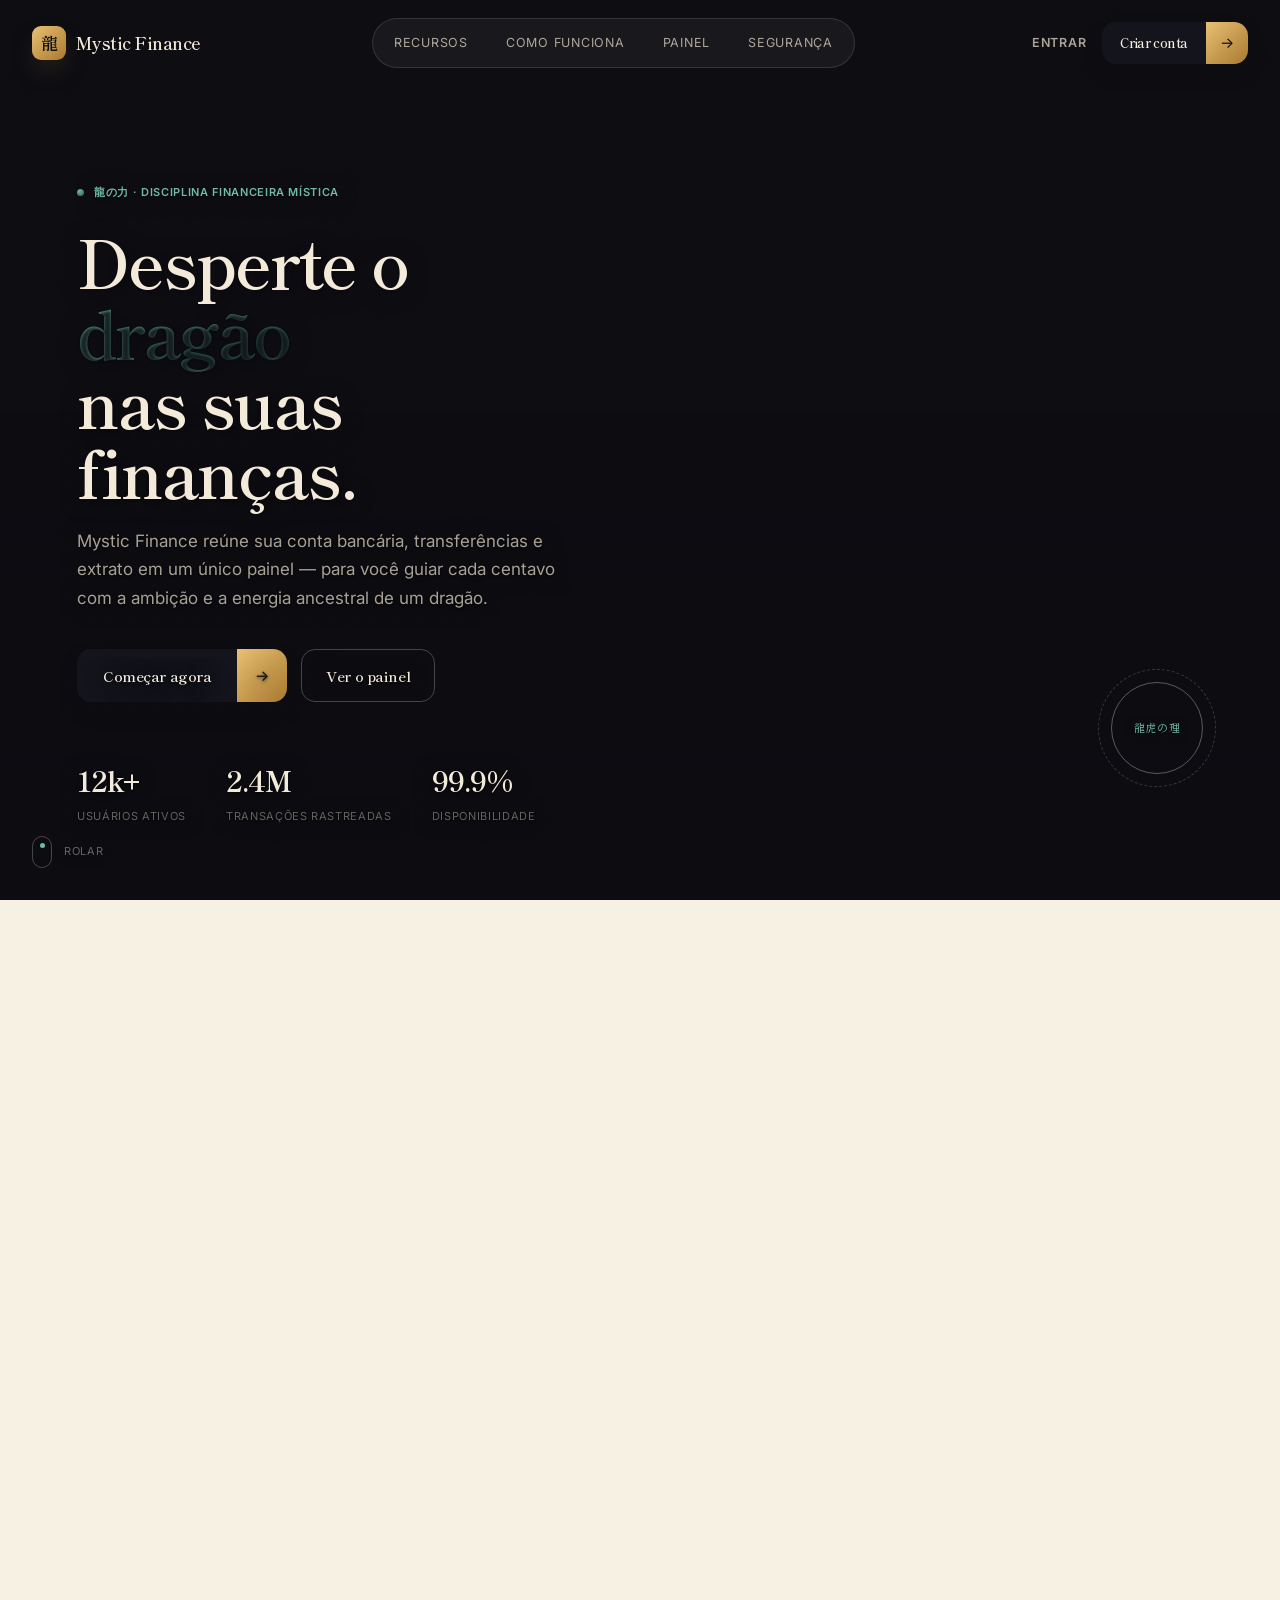
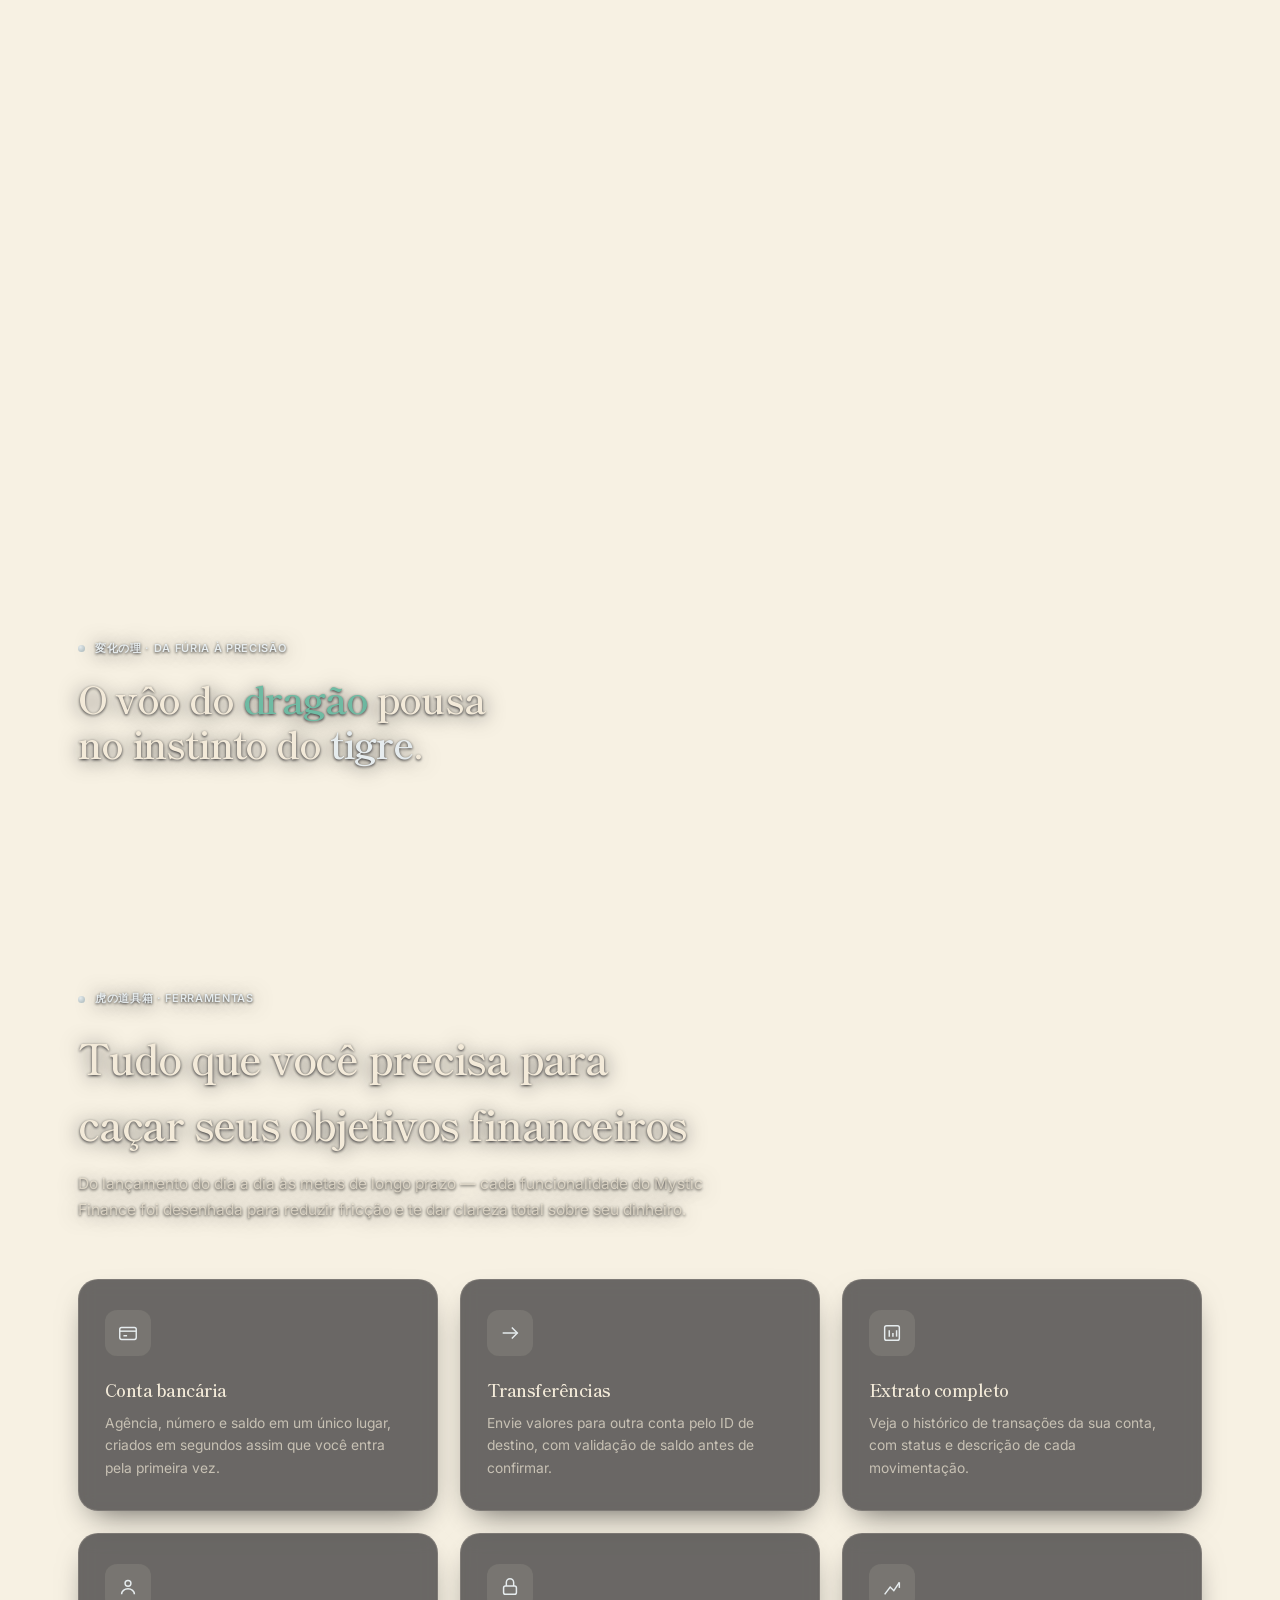
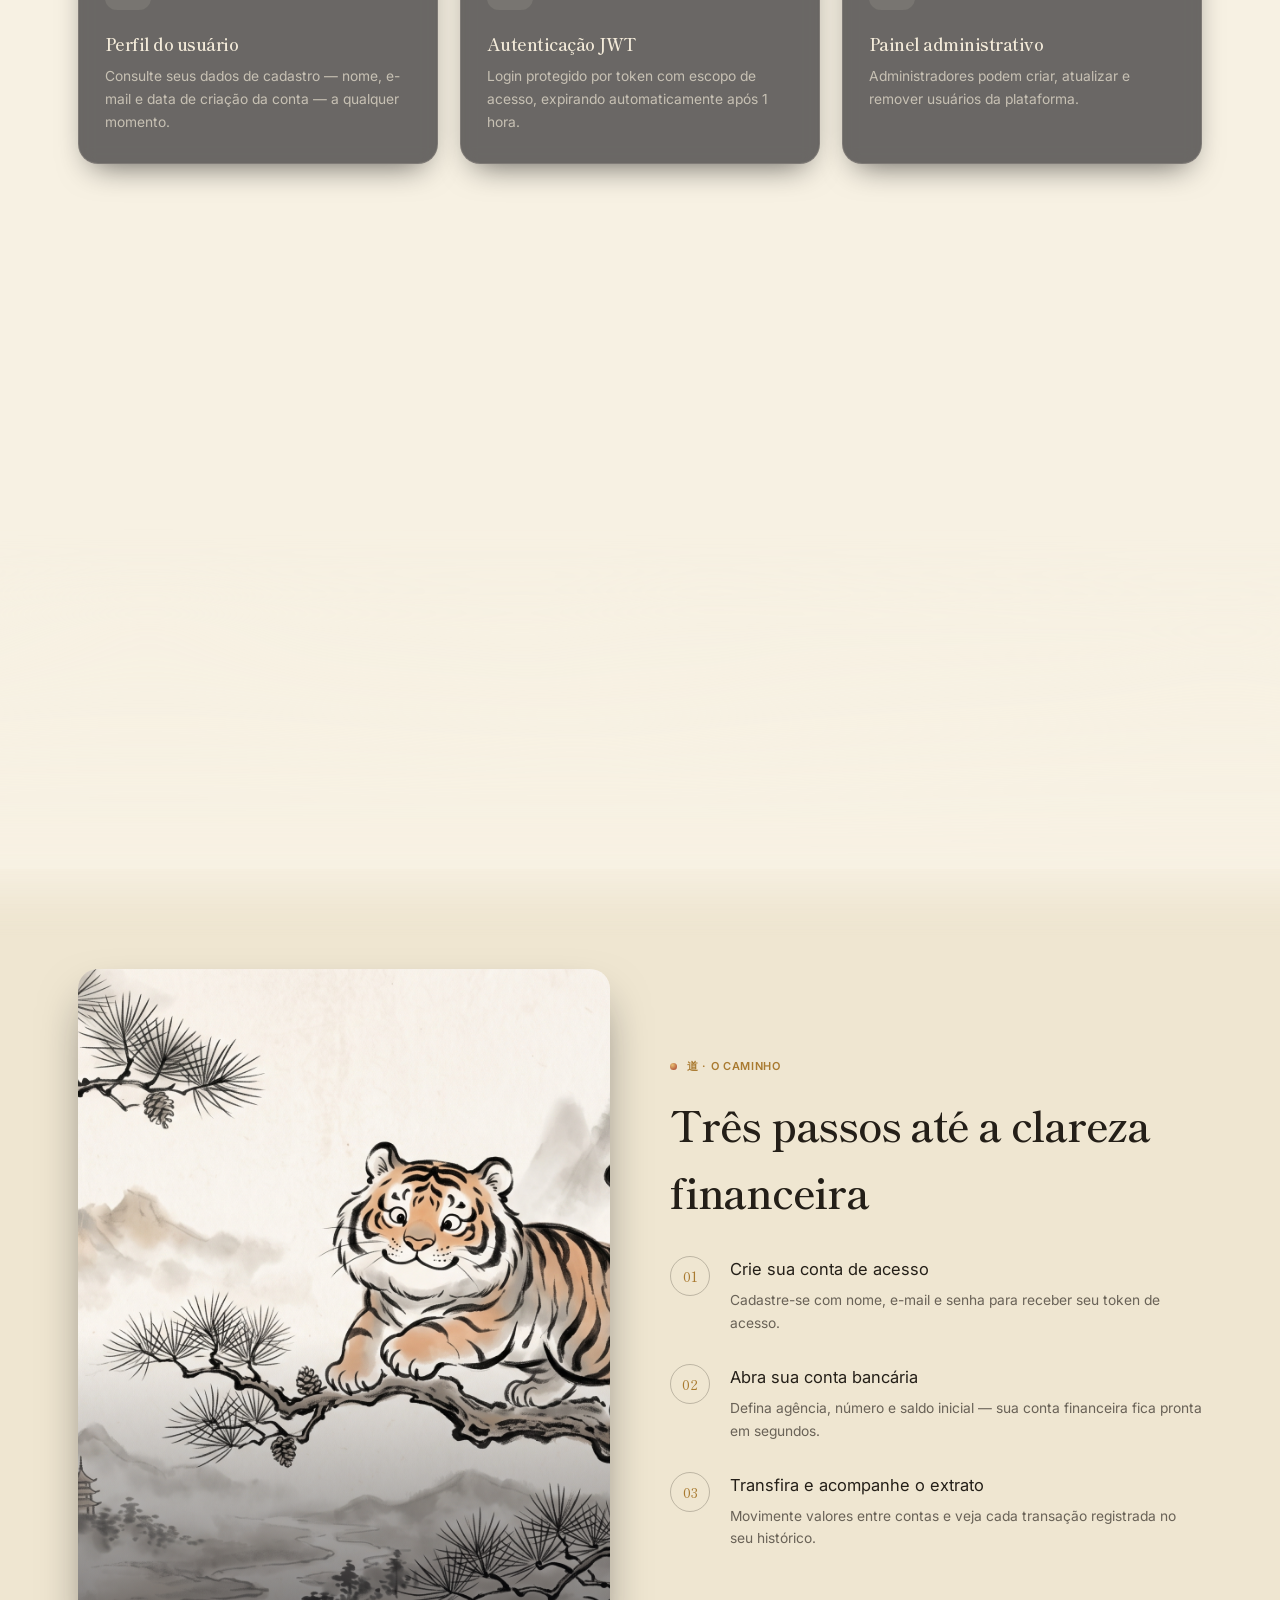
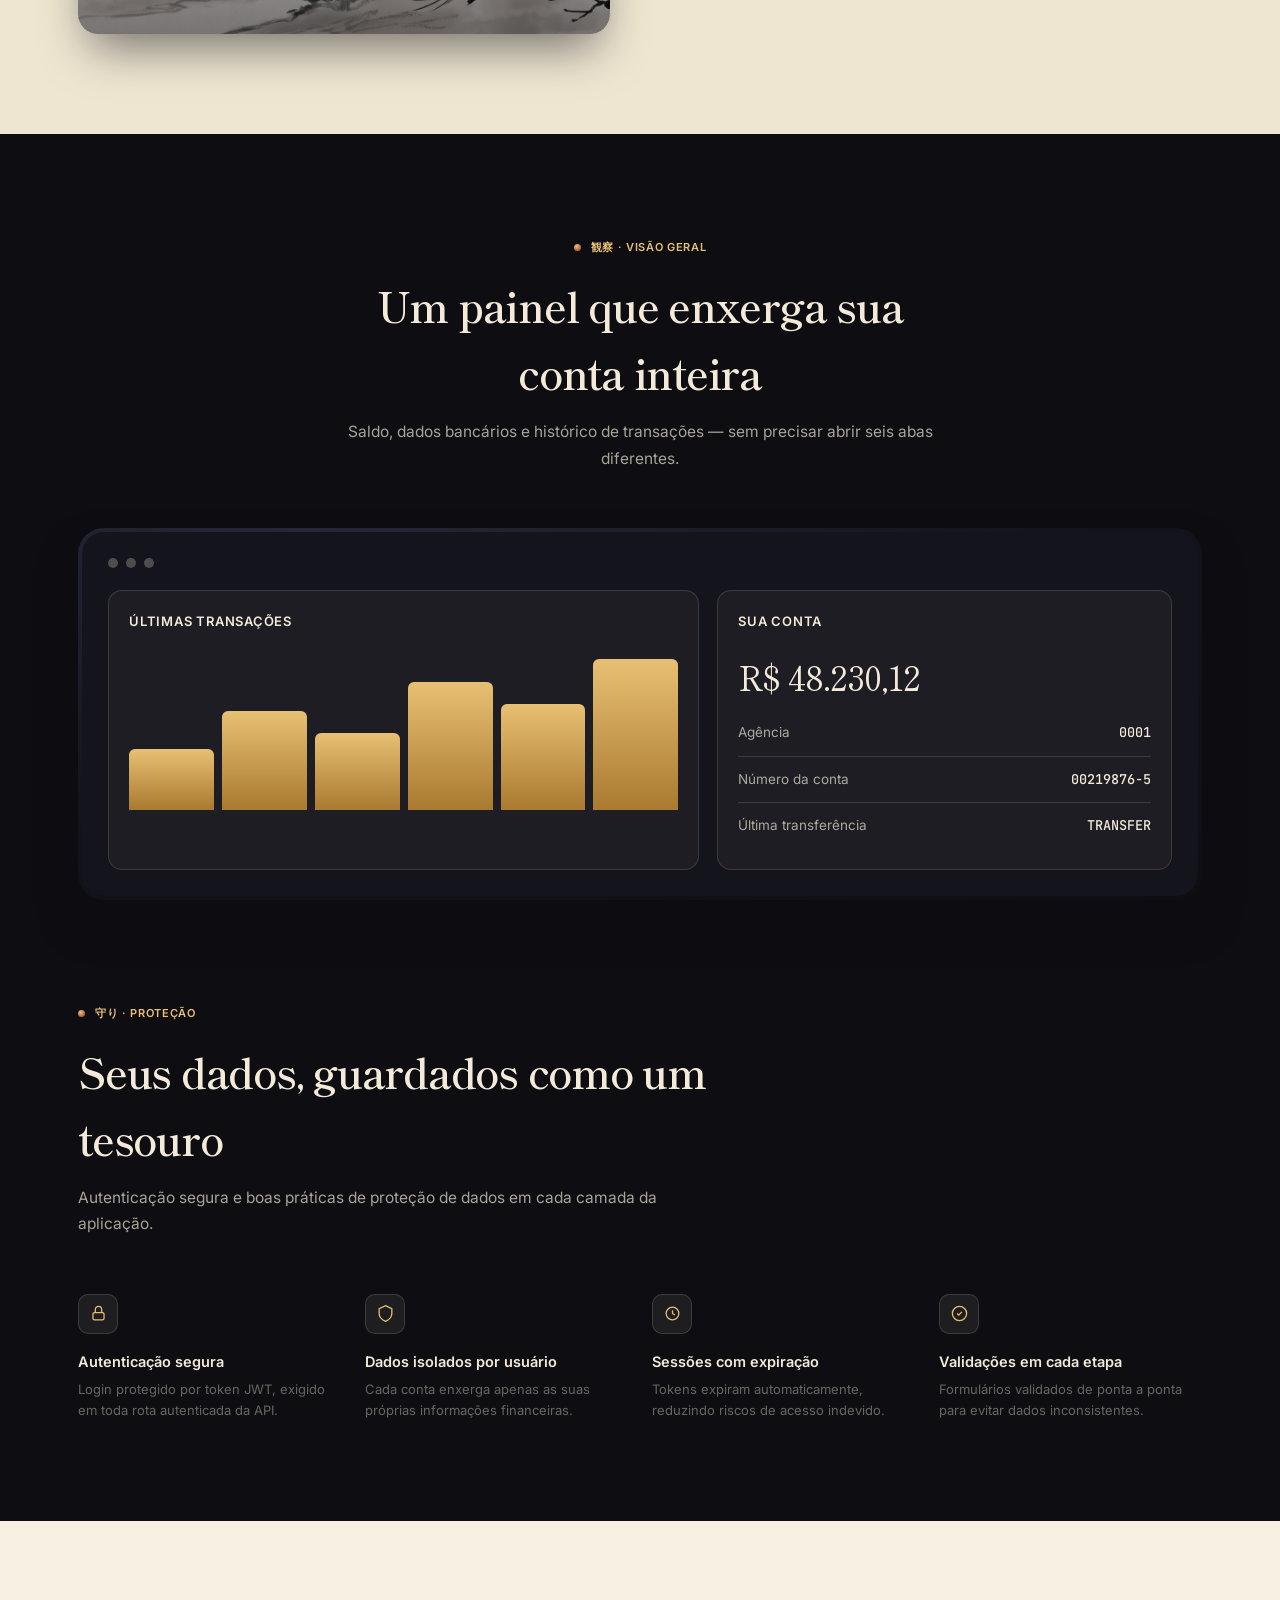
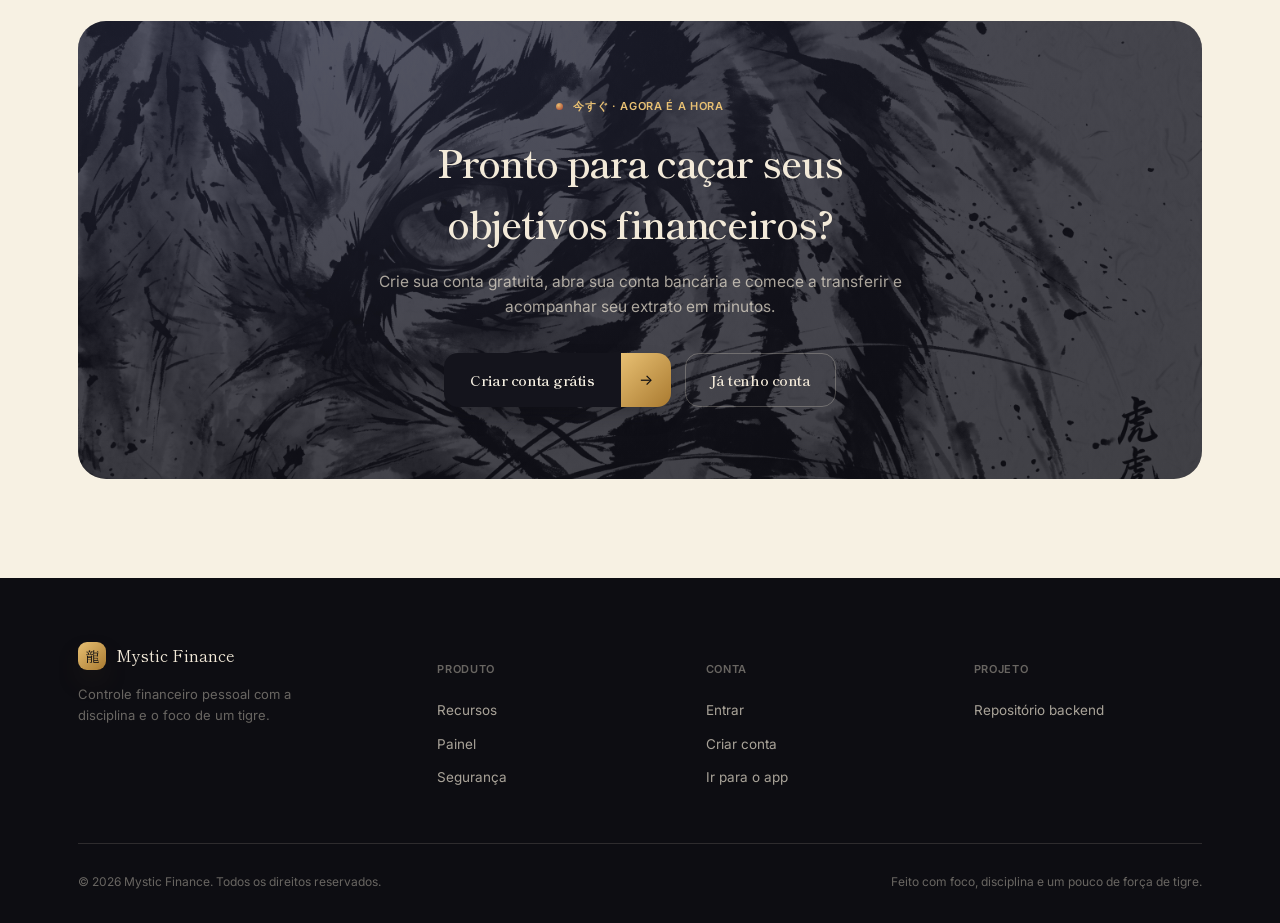
==== commit 134944a0: "Rebrand to Mystic Finance, add Pix transfers and mobile nav - Rebrand Tora Finance (tiger) to Mystic" ====
--- a/index.html
+++ b/index.html
@@ -3,12 +3,12 @@
 <head>
 <meta charset="UTF-8" />
 <meta name="viewport" content="width=device-width, initial-scale=1" />
-<title>Tora Finance — Controle financeiro com força de tigre</title>
-<meta name="description" content="Contas, transações, categorias, orçamentos, metas e relatórios em um só lugar. Tora Finance é o seu sistema de controle financeiro pessoal." />
+<title>Mystic Finance — Controle financeiro com força de tigre</title>
+<meta name="description" content="Contas, transações, categorias, orçamentos, metas e relatórios em um só lugar. Mystic Finance é o seu sistema de controle financeiro pessoal." />
 <link rel="preconnect" href="https://fonts.googleapis.com">
 <link rel="preconnect" href="https://fonts.gstatic.com" crossorigin>
 <link href="https://fonts.googleapis.com/css2?family=Shippori+Mincho:wght@500;600;700;800&family=Inter:wght@400;500;600;700&family=JetBrains+Mono:wght@400;500&display=swap" rel="stylesheet">
-<link rel="icon" href="data:image/svg+xml,<svg xmlns=%22http://www.w3.org/2000/svg%22 viewBox=%220 0 100 100%22><text y=%22.9em%22 font-size=%2290%22>🐯</text></svg>">
+<link rel="icon" href="data:image/svg+xml,<svg xmlns=%22http://www.w3.org/2000/svg%22 viewBox=%220 0 100 100%22><text y=%22.9em%22 font-size=%2290%22>🐉</text></svg>">
 <link rel="stylesheet" href="css/tokens.css">
 <link rel="stylesheet" href="css/base.css">
 <link rel="stylesheet" href="css/landing.css">
@@ -17,8 +17,8 @@
 
 <header class="topbar" id="topbar">
   <a href="index.html" class="topbar__mark">
-    <span class="topbar__mark-glyph">虎</span>
-    Tora Finance
+    <span class="topbar__mark-glyph">龍</span>
+    Mystic Finance
   </a>
   <nav class="topbar__links">
     <a href="#recursos">Recursos</a>
@@ -32,8 +32,20 @@
       <span class="btn__label">Criar conta</span>
       <span class="btn__icon">→</span>
     </a>
+    <button type="button" class="topbar__menu-btn" id="topbarMenuBtn" aria-label="Abrir menu" aria-expanded="false" aria-controls="topbarMobileMenu">
+      <span></span><span></span><span></span>
+    </button>
   </div>
 </header>
+
+<nav class="topbar__mobile-menu" id="topbarMobileMenu">
+  <a href="#recursos">Recursos</a>
+  <a href="#como-funciona">Como funciona</a>
+  <a href="#painel">Painel</a>
+  <a href="#seguranca">Segurança</a>
+  <div class="topbar__mobile-menu-divider"></div>
+  <a href="pages/login.html">Entrar</a>
+</nav>
 
 <div class="cine-pin" id="heroPin">
   <section class="hero" id="hero">
@@ -48,12 +60,12 @@
 
     <div class="hero__wrap">
       <div class="hero__content">
-        <span class="kicker kicker--on-dark reveal reveal--in is-visible">財闘の虎 &middot; Disciplina financeira</span>
+        <span class="kicker kicker--dragon reveal reveal--in is-visible">龍の力 &middot; Disciplina financeira mística</span>
         <h1 class="hero__title reveal is-visible" style="animation-delay:.05s">
-          Domine suas finanças<br> com o instinto de <em>um tigre</em>.
+          Desperte o <em>dragão</em><br> nas suas finanças.
         </h1>
         <p class="hero__lede reveal is-visible" style="animation-delay:.15s">
-          Tora Finance reúne sua conta bancária, transferências e extrato em um único painel — para você caçar cada centavo com a precisão e o foco de um tigre.
+          Mystic Finance reúne sua conta bancária, transferências e extrato em um único painel — para você guiar cada centavo com a ambição e a energia ancestral de um dragão.
         </p>
         <div class="hero__cta reveal is-visible" style="animation-delay:.25s">
           <a href="pages/register.html" class="btn btn--primary">
@@ -74,7 +86,7 @@
 
     <div class="hero__seal reveal reveal--scale is-visible" style="animation-delay:.5s">
       <div class="hero__seal-ring"></div>
-      百獣の王
+      龍虎の理
     </div>
 
     <div class="scroll-cue">
@@ -97,53 +109,53 @@
   <div class="tiger-band__scroll" id="recursos">
     <div class="wrap">
       <div class="tiger-band__intro reveal">
-        <span class="kicker kicker--on-dark">変化 &middot; Da fúria à precisão</span>
-        <h2 class="tiger-band__title">O vôo do dragão pousa no instinto do tigre.</h2>
+        <span class="kicker kicker--tiger">変化の理 &middot; Da fúria à precisão</span>
+        <h2 class="tiger-band__title">O vôo do <span class="word-dragon">dragão</span> pousa no instinto do <span class="word-tiger">tigre</span>.</h2>
       </div>
 
       <div class="section__head reveal" style="margin-top:min(30vh,220px)">
-        <span class="kicker kicker--on-dark">道具箱 &middot; Ferramentas</span>
+        <span class="kicker kicker--tiger">虎の道具箱 &middot; Ferramentas</span>
         <h2 class="section__title" style="color:var(--text-on-dark)">Tudo que você precisa para caçar seus objetivos financeiros</h2>
-        <p class="section__desc text-soft-dark">Do lançamento do dia a dia às metas de longo prazo — cada funcionalidade do Tora Finance foi desenhada para reduzir fricção e te dar clareza total sobre seu dinheiro.</p>
+        <p class="section__desc text-soft-dark">Do lançamento do dia a dia às metas de longo prazo — cada funcionalidade do Mystic Finance foi desenhada para reduzir fricção e te dar clareza total sobre seu dinheiro.</p>
       </div>
 
       <div class="feature-grid feature-grid--on-dark">
-        <div class="feature-card reveal">
+        <div class="feature-card reveal reveal--in">
           <div class="feature-card__icon">
             <svg viewBox="0 0 24 24" fill="none" stroke="currentColor" stroke-width="1.6"><rect x="3" y="6" width="18" height="13" rx="2"/><path d="M3 10h18"/><path d="M7 15h4"/></svg>
           </div>
           <h3 class="feature-card__title">Conta bancária</h3>
           <p class="feature-card__desc">Agência, número e saldo em um único lugar, criados em segundos assim que você entra pela primeira vez.</p>
         </div>
-        <div class="feature-card reveal" style="animation-delay:.05s">
+        <div class="feature-card reveal reveal--in" style="animation-delay:.05s">
           <div class="feature-card__icon">
             <svg viewBox="0 0 24 24" fill="none" stroke="currentColor" stroke-width="1.6"><path d="M4 12h16"/><path d="M14 6l6 6-6 6"/></svg>
           </div>
           <h3 class="feature-card__title">Transferências</h3>
           <p class="feature-card__desc">Envie valores para outra conta pelo ID de destino, com validação de saldo antes de confirmar.</p>
         </div>
-        <div class="feature-card reveal" style="animation-delay:.1s">
+        <div class="feature-card reveal reveal--in" style="animation-delay:.1s">
           <div class="feature-card__icon">
             <svg viewBox="0 0 24 24" fill="none" stroke="currentColor" stroke-width="1.6"><rect x="4" y="4" width="16" height="16" rx="2"/><path d="M9 16V9"/><path d="M13 16v-4"/><path d="M17 16v-7"/></svg>
           </div>
           <h3 class="feature-card__title">Extrato completo</h3>
           <p class="feature-card__desc">Veja o histórico de transações da sua conta, com status e descrição de cada movimentação.</p>
         </div>
-        <div class="feature-card reveal" style="animation-delay:.15s">
+        <div class="feature-card reveal reveal--in" style="animation-delay:.15s">
           <div class="feature-card__icon">
             <svg viewBox="0 0 24 24" fill="none" stroke="currentColor" stroke-width="1.6"><circle cx="12" cy="8" r="3.2"/><path d="M5 20c0-3.5 3.1-6 7-6s7 2.5 7 6"/></svg>
           </div>
           <h3 class="feature-card__title">Perfil do usuário</h3>
           <p class="feature-card__desc">Consulte seus dados de cadastro — nome, e-mail e data de criação da conta — a qualquer momento.</p>
         </div>
-        <div class="feature-card reveal" style="animation-delay:.2s">
+        <div class="feature-card reveal reveal--in" style="animation-delay:.2s">
           <div class="feature-card__icon">
             <svg viewBox="0 0 24 24" fill="none" stroke="currentColor" stroke-width="1.6"><rect x="5" y="11" width="14" height="9" rx="2"/><path d="M8 11V7a4 4 0 0 1 8 0v4"/></svg>
           </div>
           <h3 class="feature-card__title">Autenticação JWT</h3>
           <p class="feature-card__desc">Login protegido por token com escopo de acesso, expirando automaticamente após 1 hora.</p>
         </div>
-        <div class="feature-card reveal" style="animation-delay:.25s">
+        <div class="feature-card reveal reveal--in" style="animation-delay:.25s">
           <div class="feature-card__icon">
             <svg viewBox="0 0 24 24" fill="none" stroke="currentColor" stroke-width="1.6"><path d="M4 20l6-8 4 4 6-9"/><path d="M20 7v6"/></svg>
           </div>
@@ -290,7 +302,7 @@
   <div class="wrap">
     <div class="site-footer__top">
       <div>
-        <div class="site-footer__brand"><span class="topbar__mark-glyph" style="width:28px;height:28px;font-size:14px;">虎</span>Tora Finance</div>
+        <div class="site-footer__brand"><span class="topbar__mark-glyph" style="width:28px;height:28px;font-size:14px;">龍</span>Mystic Finance</div>
         <p class="site-footer__tag">Controle financeiro pessoal com a disciplina e o foco de um tigre.</p>
       </div>
       <div class="site-footer__col">
@@ -311,7 +323,7 @@
       </div>
     </div>
     <div class="site-footer__bottom">
-      <span>© <span id="year"></span> Tora Finance. Todos os direitos reservados.</span>
+      <span>© <span id="year"></span> Mystic Finance. Todos os direitos reservados.</span>
       <span>Feito com foco, disciplina e um pouco de força de tigre.</span>
     </div>
   </div>
@@ -319,6 +331,7 @@
 
 <script src="js/reveal.js"></script>
 <script src="js/hero-scroll.js"></script>
+<script src="js/card-glow.js"></script>
 <script>document.getElementById('year').textContent = new Date().getFullYear();</script>
 </body>
 </html>
--- a/css/tokens.css
+++ b/css/tokens.css
@@ -1,5 +1,5 @@
 /* ============================================================
-   TORA FINANCE — design tokens
+   MYSTIC FINANCE — design tokens
    Palette inspired by the project's own sumi-e / ukiyo-e tiger
    artwork (deep ink indigo, aged paper, brushed gold, seal red).
    Typographic pairing, motion curves, radius & elevation scale
@@ -37,8 +37,20 @@
   --seal: #a3392a;
   --seal-bright: #c94a37;
   --jade: #4c7c6e;
+  --jade-bright: #6fbba3;
+  --jade-deep: #2f5c50;
+
+  /* white tiger — cool pearl/silver, set apart from the warm gold-on-cream
+     palette above; used where copy or imagery is specifically about the
+     white tiger half of the dragon/tiger pairing rather than the brand's
+     general gold accent */
+  --pearl: #e6ecee;
+  --pearl-soft: rgba(230, 236, 238, 0.72);
+  --pearl-faint: rgba(230, 236, 238, 0.4);
+  --pearl-deep: #a9b8ba;
 
   --grad-gold: linear-gradient(135deg, var(--gold-bright), var(--gold-deep));
+  --grad-jade: linear-gradient(135deg, var(--jade-bright), var(--jade-deep));
   --grad-ink: radial-gradient(120% 140% at 20% 0%, #262838 0%, #14141c 55%, #0d0d12 100%);
 
   --line-on-dark: rgba(243, 234, 217, 0.14);
--- a/css/base.css
+++ b/css/base.css
@@ -1,5 +1,5 @@
 /* ============================================================
-   TORA FINANCE — base styles, motion, components
+   MYSTIC FINANCE — base styles, motion, components
    ============================================================ */
 
 * { box-sizing: border-box; }
@@ -64,6 +64,14 @@
 }
 .kicker--on-dark { color: var(--gold-bright); }
 
+/* fold-specific accents: dragon (jade) for the hero, white tiger (pearl)
+   for the tiger band — the brand's gold stays reserved for actions/marks
+   used everywhere else, so these two folds read as distinct chapters */
+.kicker--dragon { color: var(--jade-bright); }
+.kicker--dragon::before { background: radial-gradient(circle at 35% 30%, var(--jade-bright), var(--jade-deep)); }
+.kicker--tiger { color: var(--pearl); }
+.kicker--tiger::before { background: radial-gradient(circle at 35% 30%, var(--pearl), var(--pearl-deep)); }
+
 /* ---------- headings ---------- */
 h1, h2, h3, h4 {
   font-family: var(--font-display);
@@ -94,6 +102,7 @@
   font-weight: 600;
   font-size: 14.5px;
   letter-spacing: var(--track-tight);
+  white-space: nowrap;
 }
 .btn__icon {
   display: flex; align-items: center; justify-content: center;
--- a/css/landing.css
+++ b/css/landing.css
@@ -1,5 +1,5 @@
 /* ============================================================
-   TORA FINANCE — landing page
+   MYSTIC FINANCE — landing page
    ============================================================ */
 
 /* ---------- topbar ---------- */
@@ -28,6 +28,8 @@
   font-size: 17px;
   letter-spacing: var(--track-tight);
   color: var(--text-on-dark);
+  white-space: nowrap;
+  flex-shrink: 0;
 }
 .topbar__mark-glyph {
   width: 34px; height: 34px; border-radius: 9px;
@@ -50,13 +52,78 @@
   transition: color 0.2s ease, background 0.2s ease;
 }
 .topbar__links a:hover { color: var(--text-on-dark); background: rgba(243,234,217,0.08); }
-.topbar__actions { display: flex; align-items: center; gap: 10px; }
+.topbar__actions { display: flex; align-items: center; gap: 10px; flex-shrink: 0; }
 .topbar__login {
   font-size: 12.5px; font-weight: 600; text-transform: uppercase; letter-spacing: var(--track-wide);
   color: var(--text-on-dark-soft); padding: 10px 6px;
+  white-space: nowrap;
 }
 .topbar__login:hover { color: var(--text-on-dark); }
-@media (max-width: 900px) { .topbar__links { display: none; } }
+
+/* ---------- mobile nav (hamburger + dropdown, <900px) ---------- */
+.topbar__menu-btn {
+  display: none;
+  flex-direction: column; justify-content: center; gap: 4px;
+  width: 34px; height: 34px; padding: 0;
+  background: transparent; border: 1px solid var(--line-on-dark-strong);
+  border-radius: 8px;
+  flex-shrink: 0;
+}
+.topbar__menu-btn span {
+  display: block; width: 16px; height: 1.5px; margin: 0 auto;
+  background: var(--text-on-dark); border-radius: 1px;
+  transition: transform 0.25s ease, opacity 0.25s ease;
+}
+#topbarMenuBtn[aria-expanded="true"] span:nth-child(1) { transform: translateY(5.5px) rotate(45deg); }
+#topbarMenuBtn[aria-expanded="true"] span:nth-child(2) { opacity: 0; }
+#topbarMenuBtn[aria-expanded="true"] span:nth-child(3) { transform: translateY(-5.5px) rotate(-45deg); }
+
+.topbar__mobile-menu {
+  position: fixed;
+  top: 0; left: 0; right: 0;
+  z-index: 49;
+  display: flex; flex-direction: column;
+  padding: 84px 24px 24px;
+  background: rgba(13, 13, 18, 0.97);
+  backdrop-filter: blur(14px);
+  border-bottom: 1px solid var(--line-on-dark);
+  transform: translateY(-100%);
+  opacity: 0;
+  visibility: hidden;
+  transition: transform 0.3s var(--ease-entrance), opacity 0.3s ease, visibility 0s linear 0.3s;
+}
+.topbar__mobile-menu.is-open {
+  transform: translateY(0);
+  opacity: 1;
+  visibility: visible;
+  transition: transform 0.3s var(--ease-entrance), opacity 0.3s ease, visibility 0s linear 0s;
+}
+.topbar__mobile-menu a {
+  padding: 14px 4px;
+  font-size: 14px; text-transform: uppercase; letter-spacing: var(--track-wide);
+  color: var(--text-on-dark-soft);
+  border-bottom: 1px solid var(--line-on-dark);
+}
+.topbar__mobile-menu a:hover { color: var(--text-on-dark); }
+.topbar__mobile-menu-divider { height: 12px; }
+
+@media (max-width: 900px) {
+  .topbar__links { display: none; }
+  .topbar__menu-btn { display: flex; }
+}
+@media (min-width: 901px) {
+  .topbar__mobile-menu { display: none; }
+}
+@media (max-width: 480px) {
+  .topbar { padding: 14px 16px; gap: 10px; }
+  .topbar.is-scrolled { padding: 10px 16px; }
+  .topbar__mark { font-size: 14px; gap: 8px; }
+  .topbar__mark-glyph { width: 28px; height: 28px; font-size: 14px; border-radius: 8px; }
+  .topbar__login { display: none; }
+  .topbar__actions .btn--sm .btn__label { padding: 10px 14px; font-size: 12px; }
+  .topbar__actions .btn--sm .btn__icon { padding: 0 12px; }
+  .topbar__mobile-menu { padding-top: 76px; }
+}
 
 /* ---------- cinematic scroll pin (slow scrub + crossfade rig) ---------- */
 .cine-pin {
@@ -64,7 +131,13 @@
   height: 320vh;
 }
 .cine-pin--tiger {
-  height: 340vh;
+  /* height is intrinsic (sticky video + its scrolling content below), so the
+     pin always has exactly enough room for whatever the recursos grid needs —
+     a fixed vh guess here would either clip the content (mobile, tall single
+     column) or leave a gap before the next section. The dwell phase (pure lit
+     video before the mist handoff) is added as trailing space on
+     .tiger-band__scroll instead. */
+  height: auto;
   margin-top: -185vh;
 }
 .cine-pin > .hero,
@@ -75,7 +148,7 @@
 }
 @media (max-width: 720px) {
   .cine-pin { height: 220vh; }
-  .cine-pin--tiger { height: 260vh; margin-top: -155vh; }
+  .cine-pin--tiger { height: auto; margin-top: -155vh; }
 }
 
 /* ---------- hero ---------- */
@@ -143,7 +216,7 @@
 }
 .hero__title em {
   font-style: normal;
-  background: var(--grad-gold);
+  background: var(--grad-jade);
   -webkit-background-clip: text;
   background-clip: text;
   color: transparent;
@@ -177,7 +250,7 @@
   border-radius: 50%;
   display: flex; align-items: center; justify-content: center;
   font-family: var(--font-display);
-  color: var(--text-on-dark-soft);
+  color: var(--jade-bright);
   font-size: 11px;
   text-align: center;
   letter-spacing: var(--track-wide);
@@ -202,12 +275,13 @@
   text-shadow: 0 2px 10px rgba(13,13,18,0.8);
 }
 .scroll-cue__dot-track { width: 20px; height: 32px; border: 1px solid var(--line-on-dark-strong); border-radius: 999px; position: relative; }
-.scroll-cue__dot { position: absolute; top: 6px; left: 50%; width: 5px; height: 5px; margin-left: -2.5px; border-radius: 50%; background: var(--gold-bright); animation: tf-scroll-bounce 1.8s ease-in-out infinite; }
+.scroll-cue__dot { position: absolute; top: 6px; left: 50%; width: 5px; height: 5px; margin-left: -2.5px; border-radius: 50%; background: var(--jade-bright); animation: tf-scroll-bounce 1.8s ease-in-out infinite; }
 @keyframes tf-scroll-bounce { 0%, 100% { transform: translateY(0); opacity: 1; } 50% { transform: translateY(12px); opacity: 0.4; } }
 @media (max-width: 720px) { .scroll-cue { display: none; } }
 
 @media (max-width: 720px) {
   .hero__video { object-position: 62% 40%; }
+  .hero__stats { gap: 28px; row-gap: 18px; }
 }
 
 /* ---------- tiger band (dragon -> tiger handoff, second fold) ---------- */
@@ -245,7 +319,9 @@
 .tiger-band__scroll {
   position: relative;
   z-index: 2;
-  padding-bottom: 120px;
+  /* the extra vh at the end is the dim/dwell phase: pure lit video, no card
+     content, right before the mist bridge — see TIGER_DIM_START in hero-scroll.js */
+  padding-bottom: calc(120px + 65vh);
 }
 .tiger-band__intro {
   position: relative;
@@ -260,26 +336,90 @@
   line-height: 1.18;
   text-wrap: balance;
 }
+.tiger-band__title .word-dragon { color: var(--jade-bright); }
+.tiger-band__title .word-tiger { color: var(--pearl); }
 .tiger-band__scroll .section__head {
   text-shadow: 0 2px 20px rgba(13,13,18,0.7), 0 1px 3px rgba(13,13,18,0.8);
 }
+/* cursor-reactive "ward" cards: a soft spotlight plus a gradient seam that
+   both track the pointer (--mx/--my, written by js/card-glow.js), and a
+   gentle tilt (--card-rx/--card-ry) — the card reads like a rune that
+   wakes up under the hand, gold/jade/pearl tracing the dragon-tiger-imperial
+   trio already used across the fold */
+.feature-grid--on-dark { perspective: 1400px; }
+
 .feature-grid--on-dark .feature-card {
+  position: relative;
+  isolation: isolate;
   background: rgba(13,13,18,0.6);
   backdrop-filter: blur(8px);
   -webkit-backdrop-filter: blur(8px);
   border-color: var(--line-on-dark);
   box-shadow: 0 14px 32px -14px rgba(0,0,0,0.65);
+  transform: translateY(var(--card-lift, 0px)) rotateX(var(--card-rx, 0deg)) rotateY(var(--card-ry, 0deg));
+  transition: transform 0.5s var(--ease-entrance), background 0.4s ease, box-shadow 0.5s var(--ease-entrance);
 }
 .feature-grid--on-dark .feature-card:hover {
-  background: rgba(13,13,18,0.72);
-  border-color: var(--gold);
+  background: rgba(13,13,18,0.74);
+  border-color: var(--jade-bright);
+  box-shadow: 0 26px 50px -16px rgba(0,0,0,0.7);
+  transform: translateY(var(--card-lift, -8px)) rotateX(var(--card-rx, 0deg)) rotateY(var(--card-ry, 0deg));
+}
+.feature-grid--on-dark .feature-card::before,
+.feature-grid--on-dark .feature-card::after {
+  content: "";
+  position: absolute;
+  inset: 0;
+  border-radius: inherit;
+  opacity: 0;
+  pointer-events: none;
+  transition: opacity 0.5s ease;
+}
+/* ambient spotlight — a wide, faint pool of light under the cursor */
+.feature-grid--on-dark .feature-card::before {
+  z-index: 0;
+  background: radial-gradient(420px circle at var(--mx, 50%) var(--my, 50%), rgba(230,236,238,0.09), transparent 62%);
+}
+/* glowing seam — gold-jade-pearl gradient, masked down to a 1px ring */
+.feature-grid--on-dark .feature-card::after {
+  z-index: 2;
+  padding: 1px;
+  background: radial-gradient(240px circle at var(--mx, 50%) var(--my, 50%),
+    var(--gold-bright) 0%, var(--jade-bright) 45%, var(--pearl) 75%, transparent 100%);
+  -webkit-mask: linear-gradient(#fff 0 0) content-box, linear-gradient(#fff 0 0);
+  -webkit-mask-composite: xor;
+  mask: linear-gradient(#fff 0 0) content-box, linear-gradient(#fff 0 0);
+  mask-composite: exclude;
+}
+.feature-grid--on-dark .feature-card:hover::before,
+.feature-grid--on-dark .feature-card:hover::after {
+  opacity: 1;
+}
+.feature-grid--on-dark .feature-card__icon,
+.feature-grid--on-dark .feature-card__title,
+.feature-grid--on-dark .feature-card__desc {
+  position: relative;
+  z-index: 1;
 }
 .feature-grid--on-dark .feature-card__icon {
   background: rgba(243,234,217,0.1);
-  color: var(--gold-bright);
+  color: var(--pearl);
+  transition: transform 0.4s var(--ease-spring), color 0.4s ease;
+}
+.feature-grid--on-dark .feature-card:hover .feature-card__icon {
+  transform: translateY(-2px) scale(1.08);
+  color: var(--jade-bright);
 }
 .feature-grid--on-dark .feature-card__title { color: var(--text-on-dark); }
 .feature-grid--on-dark .feature-card__desc { color: var(--text-on-dark-soft); }
+@media (hover: none), (pointer: coarse) {
+  .feature-grid--on-dark .feature-card::before,
+  .feature-grid--on-dark .feature-card::after { display: none; }
+}
+@media (prefers-reduced-motion: reduce) {
+  .feature-grid--on-dark .feature-card,
+  .feature-grid--on-dark .feature-card:hover { transform: none !important; }
+}
 @media (max-width: 720px) {
   .tiger-band__intro { padding-top: 72px; }
 }
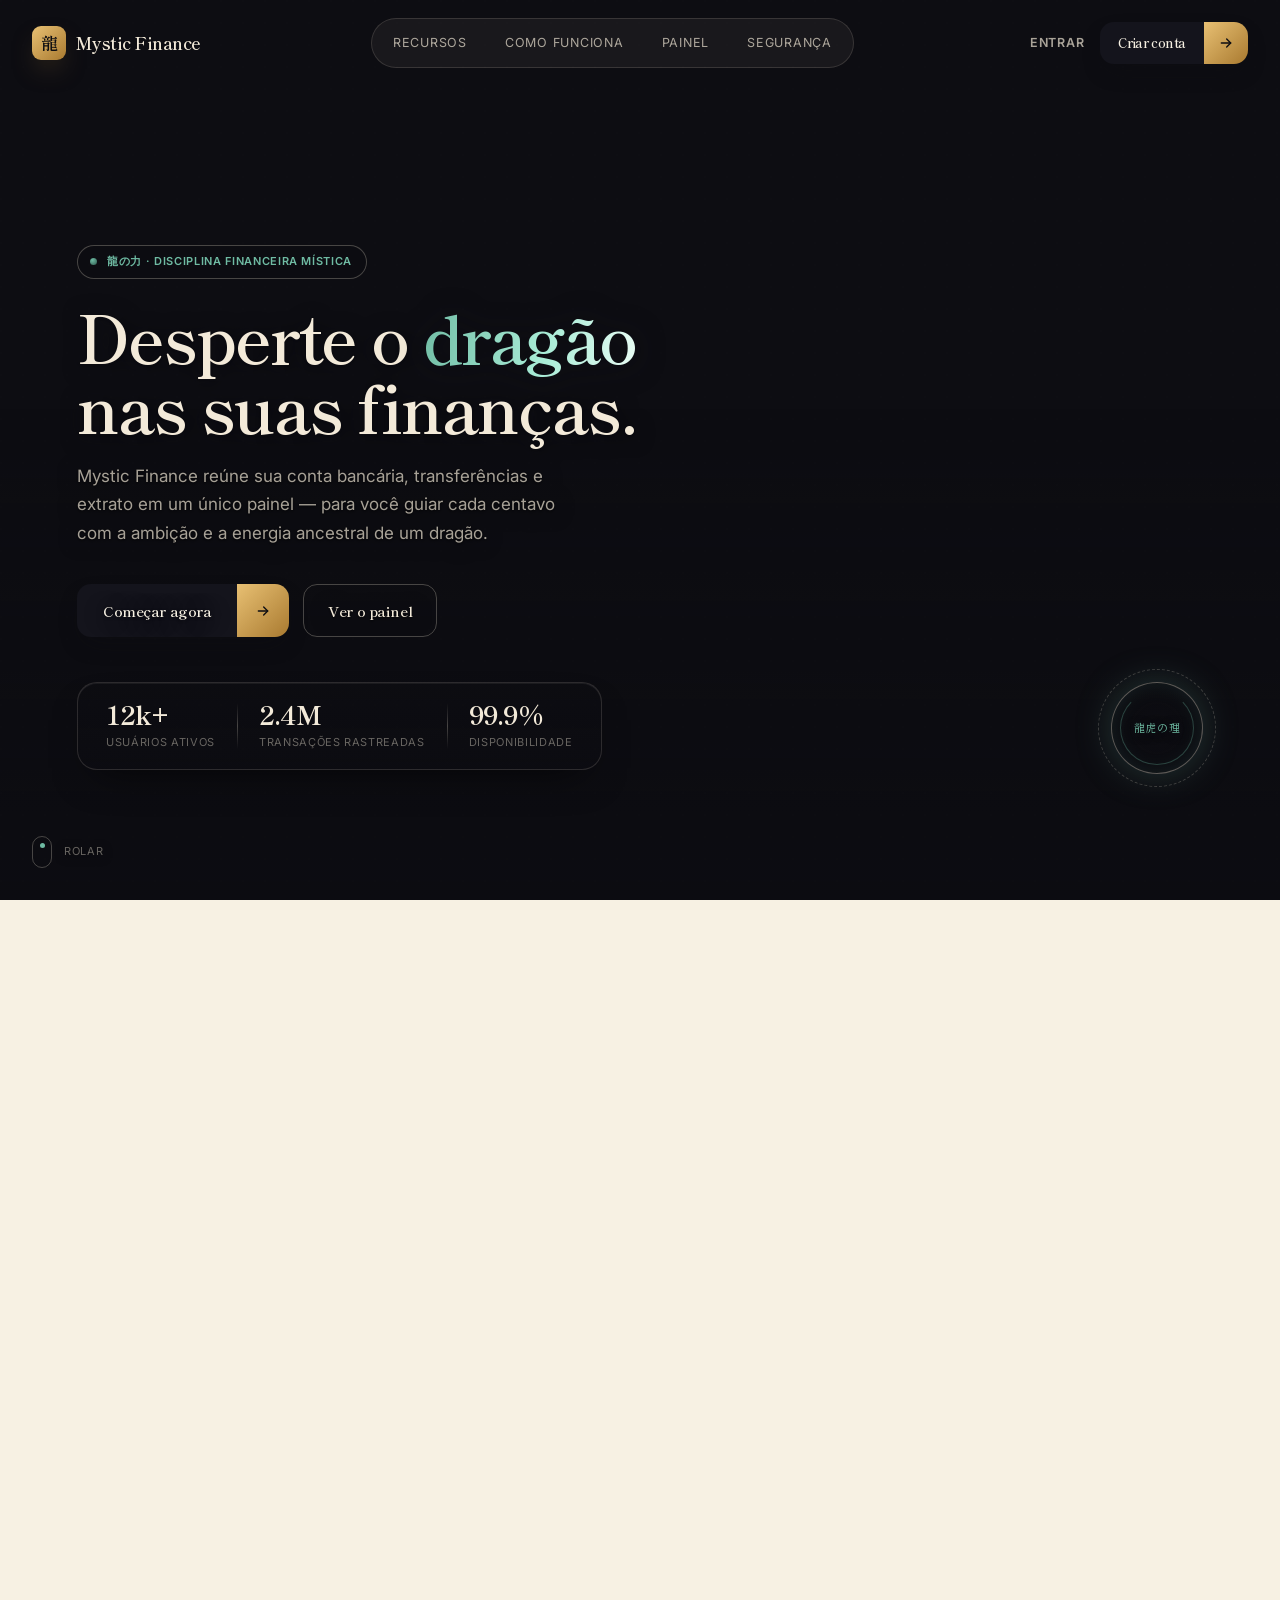
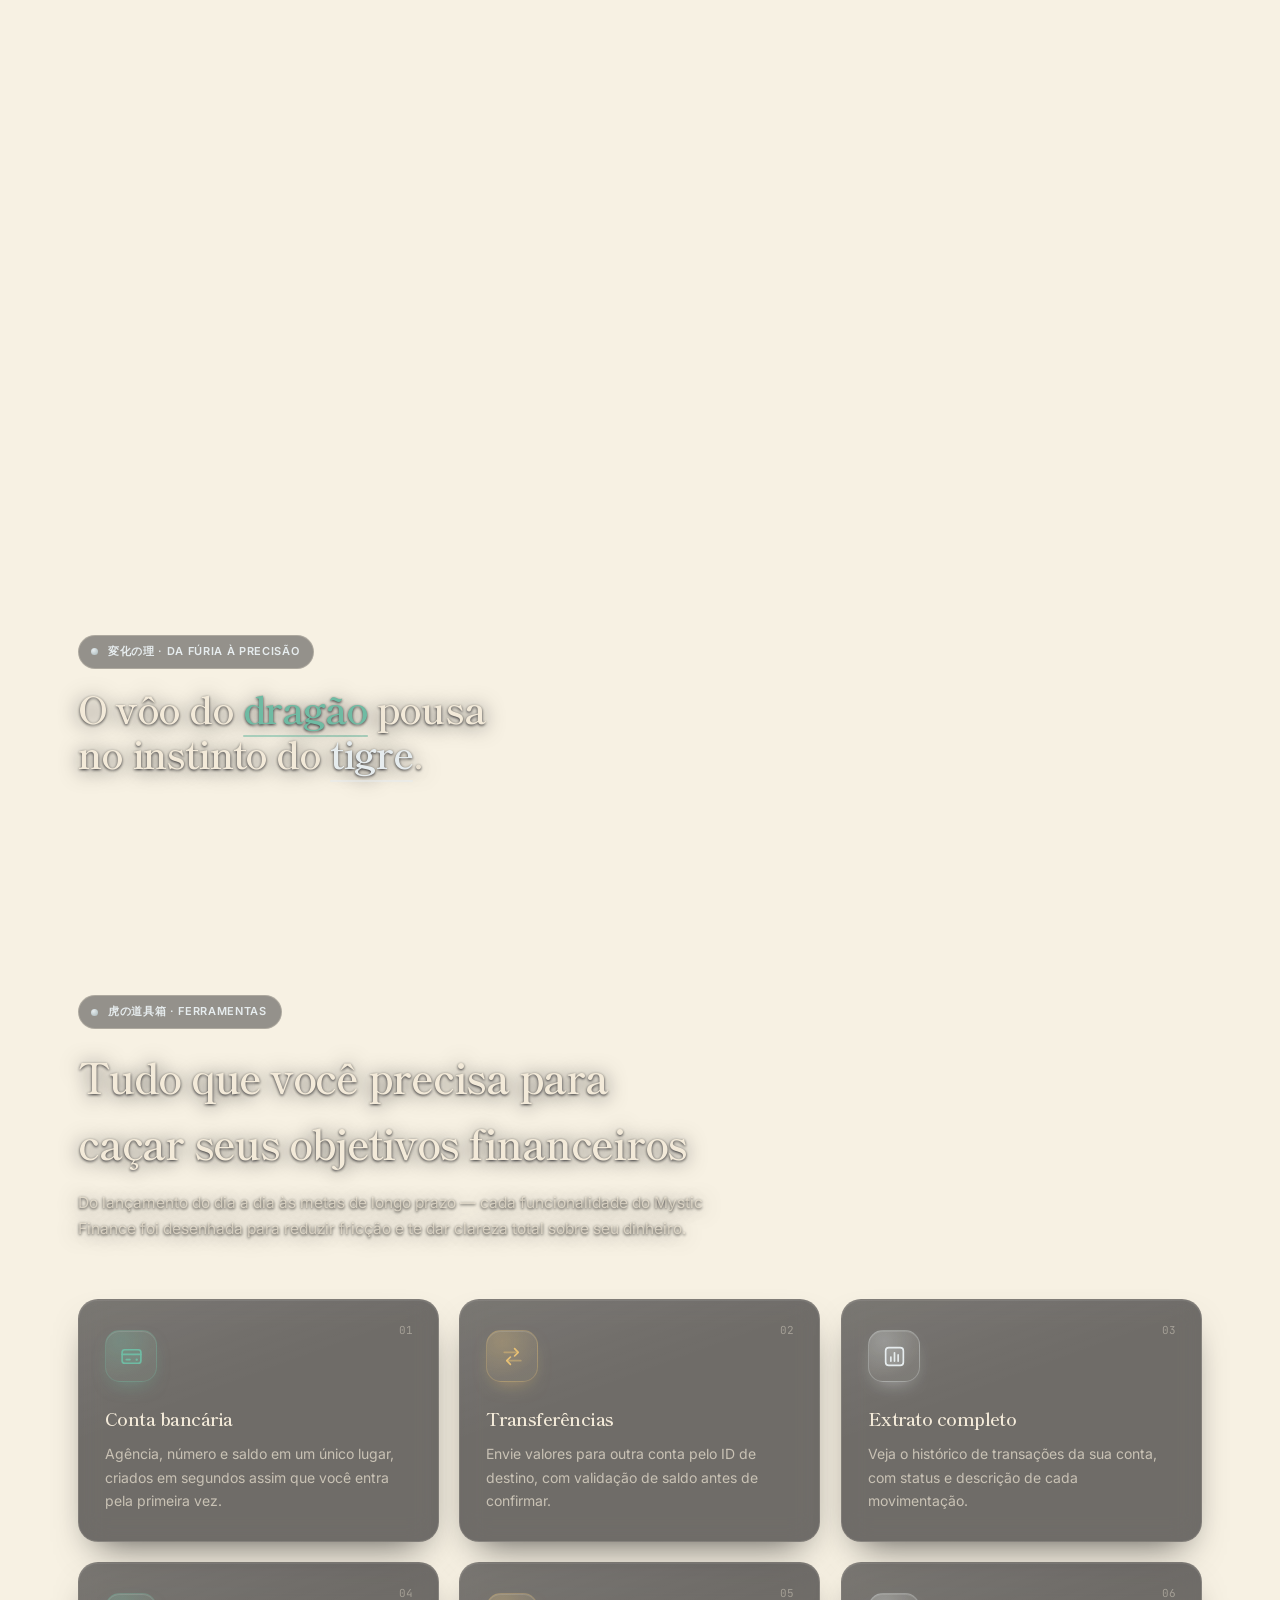
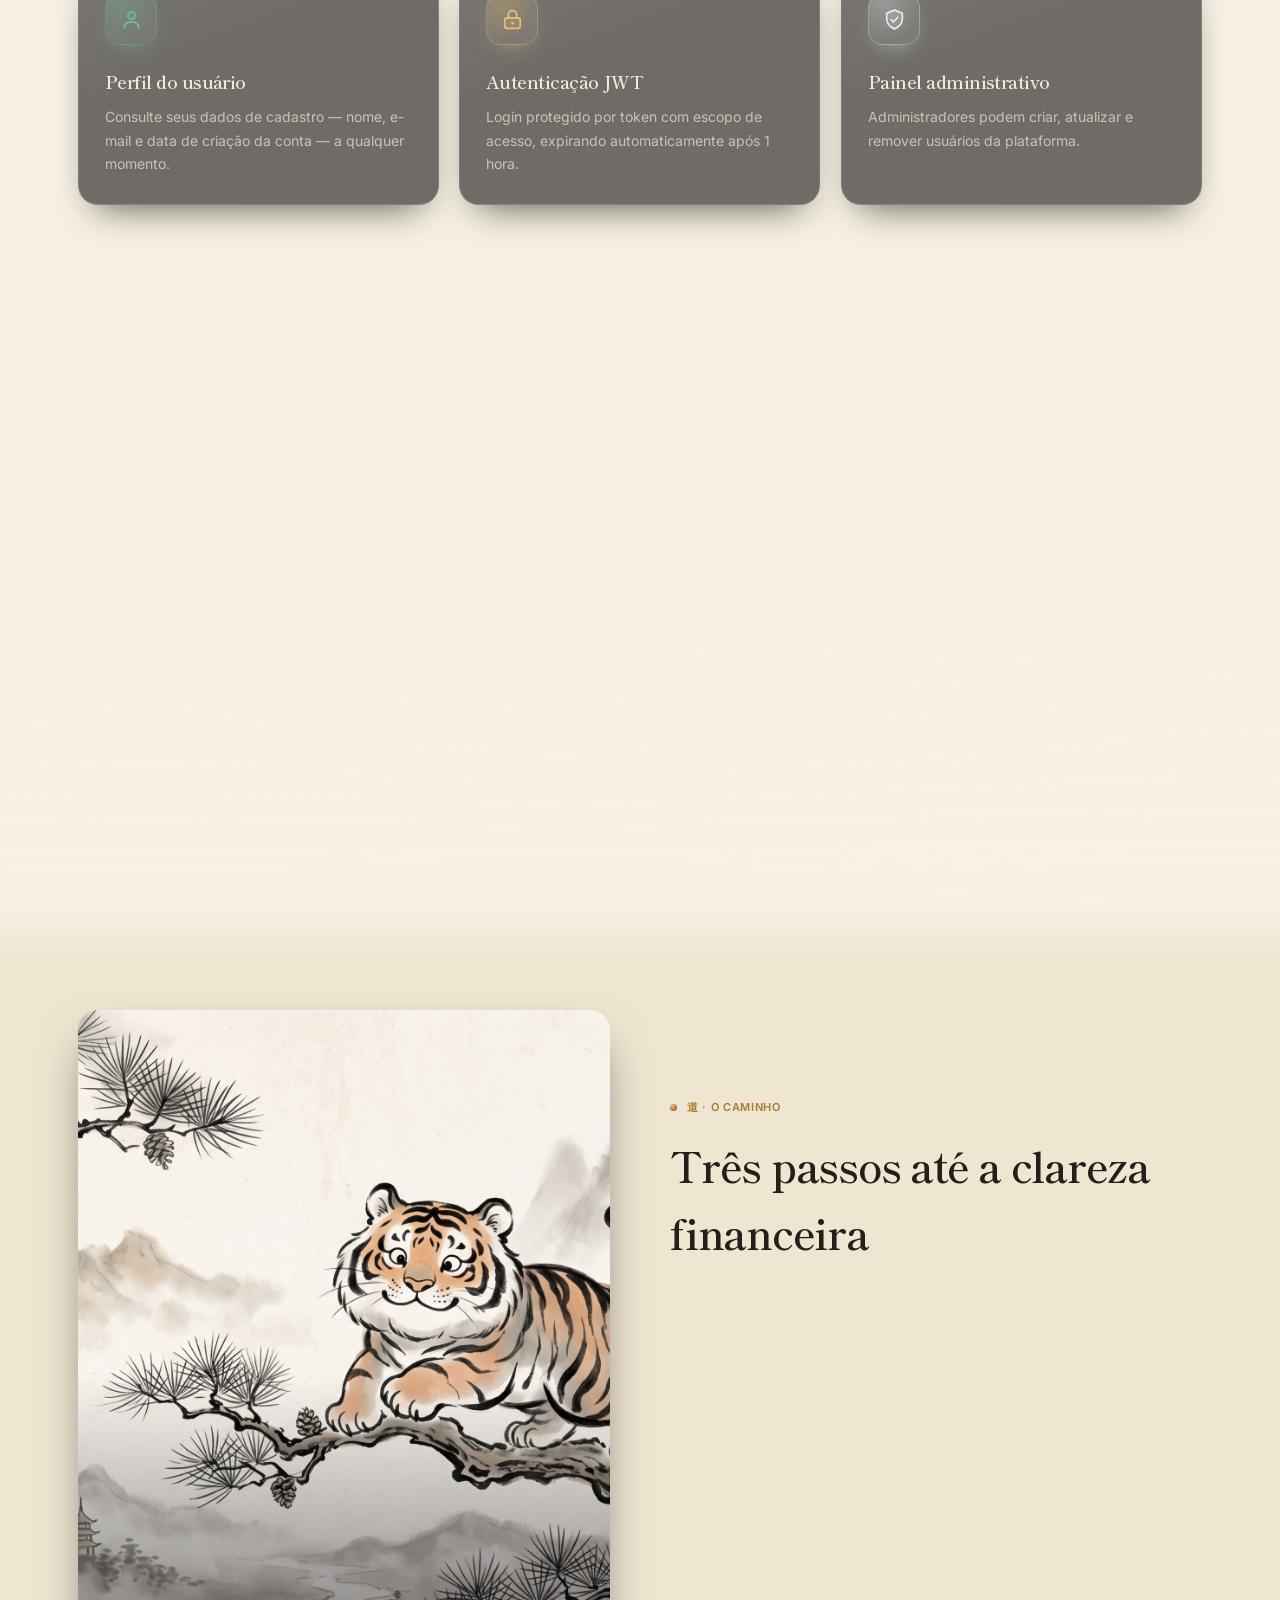
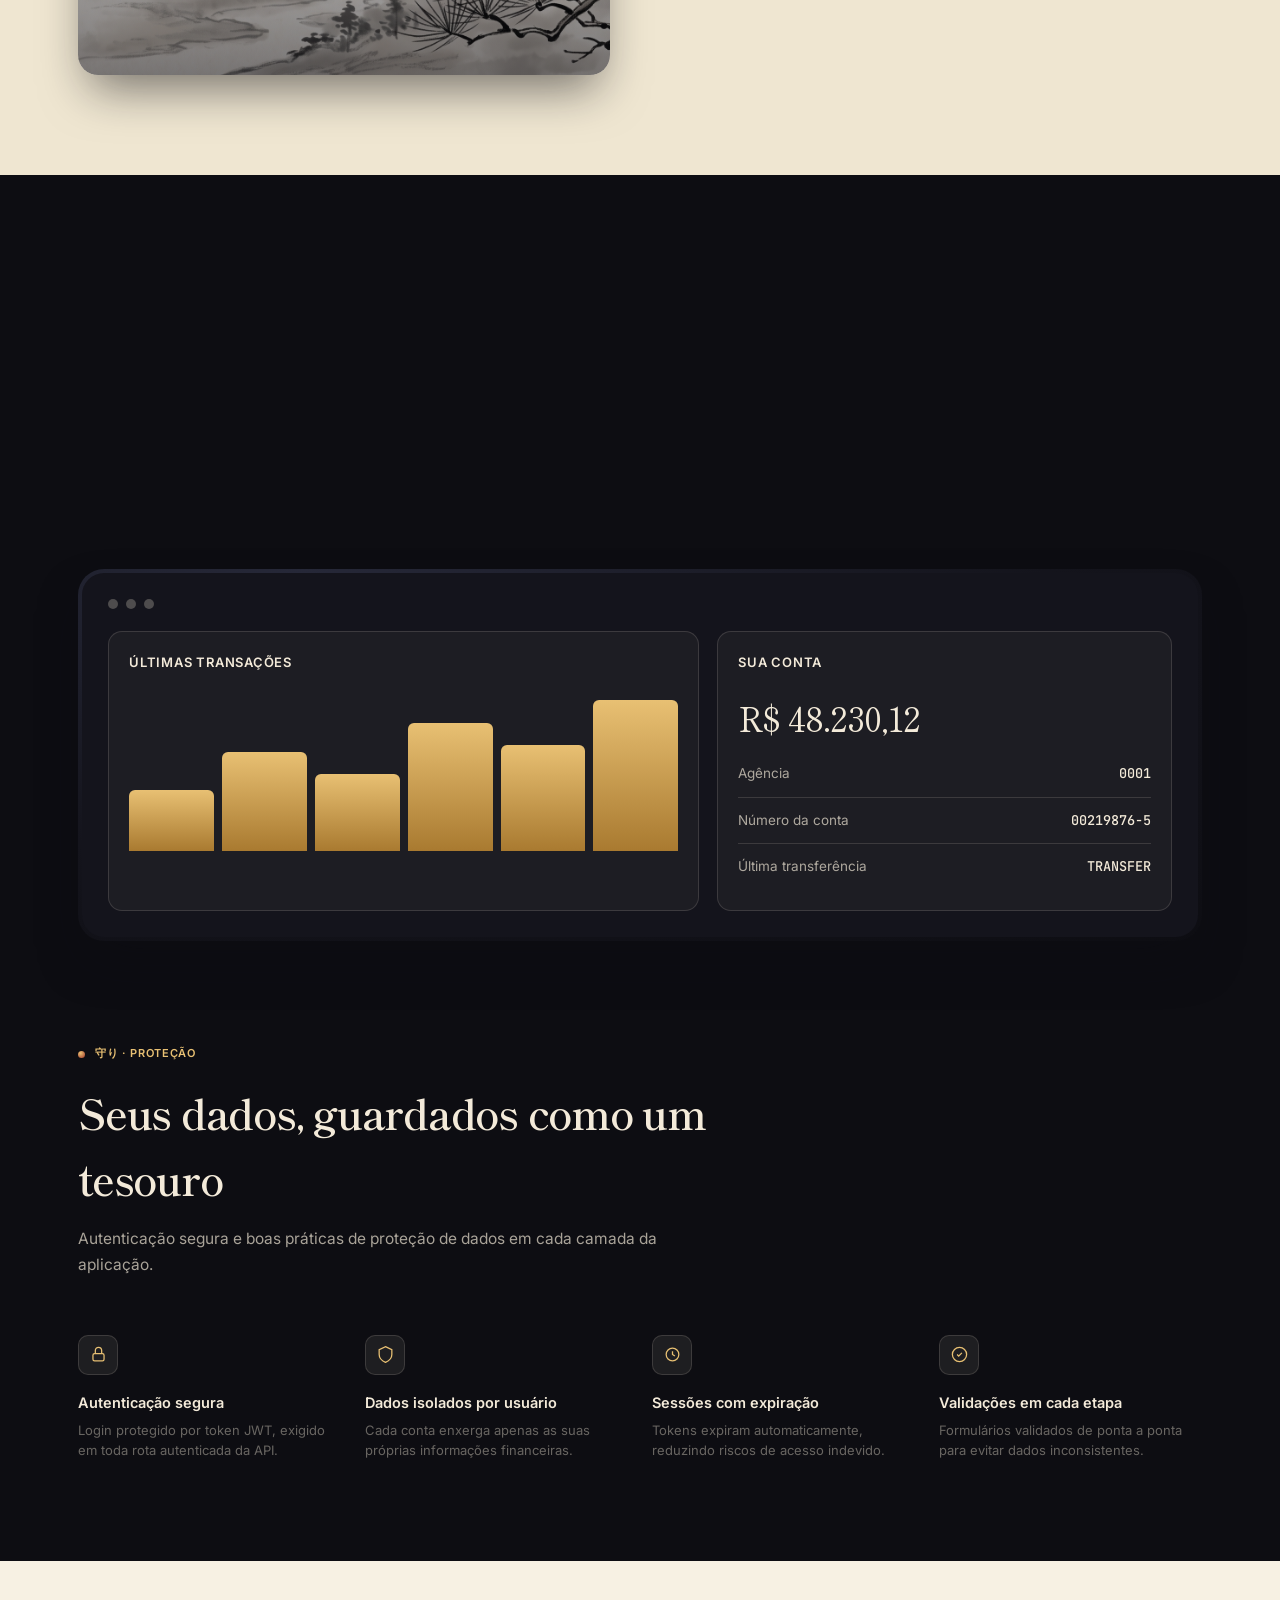
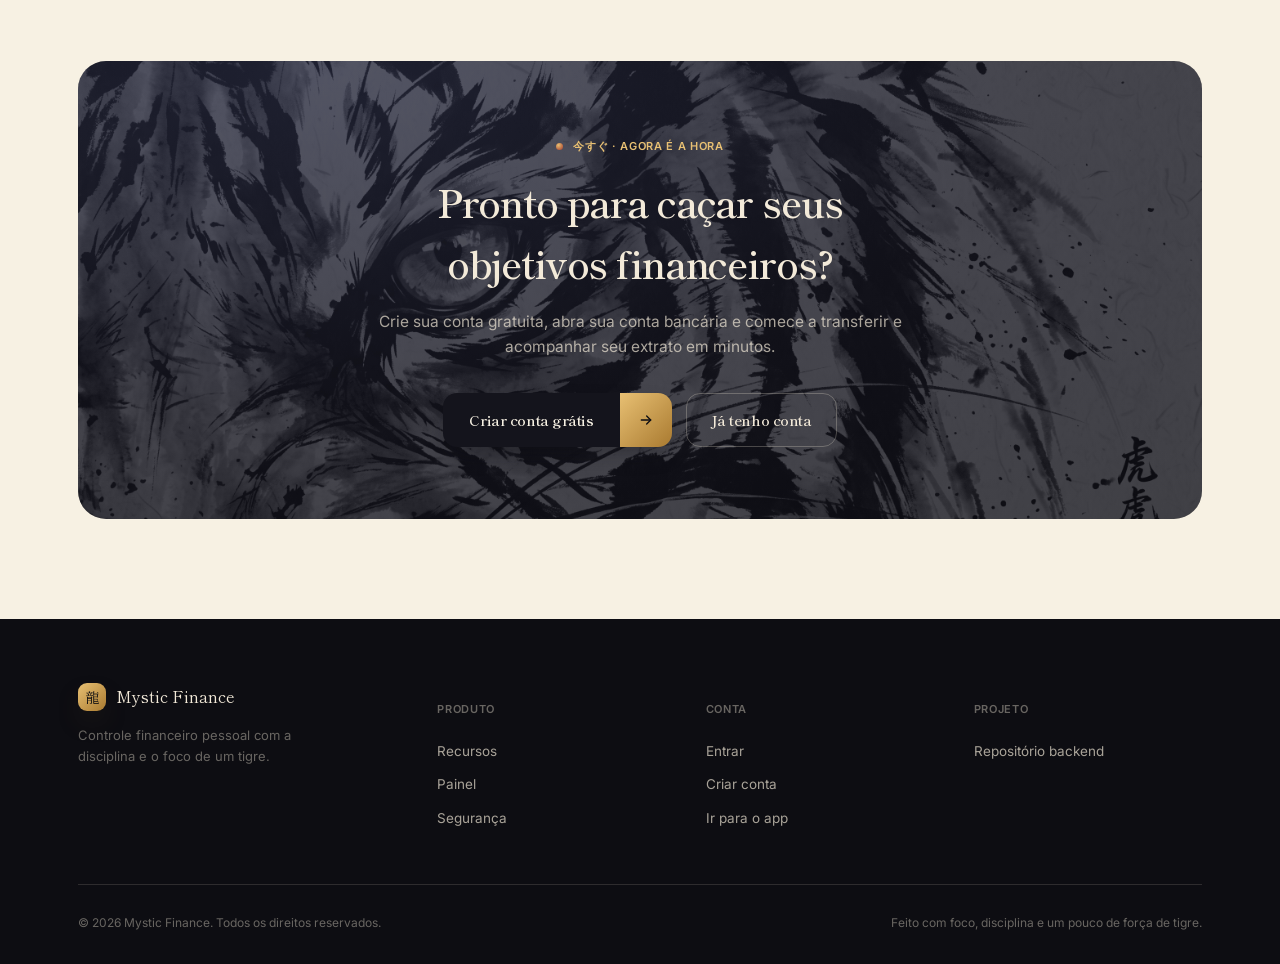
==== commit 7b6ca430: "Add landing polish styles and fold effects to the front end Co-Authored-By: Claude Sonnet 5 <noreply" ====
--- a/index.html
+++ b/index.html
@@ -12,6 +12,7 @@
 <link rel="stylesheet" href="css/tokens.css">
 <link rel="stylesheet" href="css/base.css">
 <link rel="stylesheet" href="css/landing.css">
+<link rel="stylesheet" href="css/landing-polish.css">
 </head>
 <body>
 
@@ -30,7 +31,7 @@
     <a href="pages/login.html" class="topbar__login">Entrar</a>
     <a href="pages/register.html" class="btn btn--primary btn--sm">
       <span class="btn__label">Criar conta</span>
-      <span class="btn__icon">→</span>
+      <span class="btn__icon"><svg viewBox="0 0 24 24" fill="none" stroke="currentColor" stroke-width="2" stroke-linecap="round" stroke-linejoin="round" aria-hidden="true"><path d="M5 12h14"/><path d="M13 6l6 6-6 6"/></svg></span>
     </a>
     <button type="button" class="topbar__menu-btn" id="topbarMenuBtn" aria-label="Abrir menu" aria-expanded="false" aria-controls="topbarMobileMenu">
       <span></span><span></span><span></span>
@@ -70,16 +71,16 @@
         <div class="hero__cta reveal is-visible" style="animation-delay:.25s">
           <a href="pages/register.html" class="btn btn--primary">
             <span class="btn__label">Começar agora</span>
-            <span class="btn__icon">→</span>
+            <span class="btn__icon"><svg viewBox="0 0 24 24" fill="none" stroke="currentColor" stroke-width="2" stroke-linecap="round" stroke-linejoin="round" aria-hidden="true"><path d="M5 12h14"/><path d="M13 6l6 6-6 6"/></svg></span>
           </a>
           <a href="#painel" class="btn btn--ghost">
             <span class="btn__label">Ver o painel</span>
           </a>
         </div>
         <div class="hero__stats reveal is-visible" style="animation-delay:.35s">
-          <div class="hero__stat"><b id="statUsers">12k+</b><span>Usuários ativos</span></div>
-          <div class="hero__stat"><b id="statTx">2.4M</b><span>Transações rastreadas</span></div>
-          <div class="hero__stat"><b>99.9%</b><span>Disponibilidade</span></div>
+          <div class="hero__stat"><b id="statUsers" data-count="12" data-suffix="k+">12k+</b><span>Usuários ativos</span></div>
+          <div class="hero__stat"><b id="statTx" data-count="2.4" data-decimals="1" data-suffix="M">2.4M</b><span>Transações rastreadas</span></div>
+          <div class="hero__stat"><b data-count="99.9" data-decimals="1" data-suffix="%">99.9%</b><span>Disponibilidade</span></div>
         </div>
       </div>
     </div>
@@ -121,43 +122,55 @@
 
       <div class="feature-grid feature-grid--on-dark">
         <div class="feature-card reveal reveal--in">
-          <div class="feature-card__icon">
-            <svg viewBox="0 0 24 24" fill="none" stroke="currentColor" stroke-width="1.6"><rect x="3" y="6" width="18" height="13" rx="2"/><path d="M3 10h18"/><path d="M7 15h4"/></svg>
+          <span class="feature-card__index" aria-hidden="true">01</span>
+          <span class="feature-card__arrow" aria-hidden="true"><svg viewBox="0 0 24 24" fill="none" stroke="currentColor" stroke-width="1.8" stroke-linecap="round" stroke-linejoin="round"><path d="M7 17L17 7"/><path d="M8 7h9v9"/></svg></span>
+          <div class="feature-card__icon">
+            <svg viewBox="0 0 24 24" fill="none" stroke="currentColor" stroke-width="1.6" stroke-linecap="round" stroke-linejoin="round" aria-hidden="true"><rect class="ic-fill" x="3" y="5.5" width="18" height="13" rx="2.5"/><path class="ic-stripe" d="M3 10h18"/><path d="M7 15h3.5"/><circle class="ic-dot" cx="17" cy="15" r="1.1" fill="currentColor" stroke="none"/></svg>
           </div>
           <h3 class="feature-card__title">Conta bancária</h3>
           <p class="feature-card__desc">Agência, número e saldo em um único lugar, criados em segundos assim que você entra pela primeira vez.</p>
         </div>
         <div class="feature-card reveal reveal--in" style="animation-delay:.05s">
-          <div class="feature-card__icon">
-            <svg viewBox="0 0 24 24" fill="none" stroke="currentColor" stroke-width="1.6"><path d="M4 12h16"/><path d="M14 6l6 6-6 6"/></svg>
+          <span class="feature-card__index" aria-hidden="true">02</span>
+          <span class="feature-card__arrow" aria-hidden="true"><svg viewBox="0 0 24 24" fill="none" stroke="currentColor" stroke-width="1.8" stroke-linecap="round" stroke-linejoin="round"><path d="M7 17L17 7"/><path d="M8 7h9v9"/></svg></span>
+          <div class="feature-card__icon">
+            <svg viewBox="0 0 24 24" fill="none" stroke="currentColor" stroke-width="1.6" stroke-linecap="round" stroke-linejoin="round" aria-hidden="true"><path class="ic-fill" d="M4 8h13" opacity=".45"/><path class="ic-arrow" d="M14 4.5L17.5 8 14 11.5"/><path d="M20 16H7" opacity=".45"/><path class="ic-arrow-back" d="M10 12.5L6.5 16 10 19.5"/></svg>
           </div>
           <h3 class="feature-card__title">Transferências</h3>
           <p class="feature-card__desc">Envie valores para outra conta pelo ID de destino, com validação de saldo antes de confirmar.</p>
         </div>
         <div class="feature-card reveal reveal--in" style="animation-delay:.1s">
-          <div class="feature-card__icon">
-            <svg viewBox="0 0 24 24" fill="none" stroke="currentColor" stroke-width="1.6"><rect x="4" y="4" width="16" height="16" rx="2"/><path d="M9 16V9"/><path d="M13 16v-4"/><path d="M17 16v-7"/></svg>
+          <span class="feature-card__index" aria-hidden="true">03</span>
+          <span class="feature-card__arrow" aria-hidden="true"><svg viewBox="0 0 24 24" fill="none" stroke="currentColor" stroke-width="1.8" stroke-linecap="round" stroke-linejoin="round"><path d="M7 17L17 7"/><path d="M8 7h9v9"/></svg></span>
+          <div class="feature-card__icon">
+            <svg viewBox="0 0 24 24" fill="none" stroke="currentColor" stroke-width="1.6" stroke-linecap="round" stroke-linejoin="round" aria-hidden="true"><rect class="ic-fill" x="3.5" y="3.5" width="17" height="17" rx="3"/><path class="ic-bar ic-bar--1" d="M8.5 16.5v-4"/><path class="ic-bar ic-bar--2" d="M12 16.5V8.5"/><path class="ic-bar ic-bar--3" d="M15.5 16.5v-6"/></svg>
           </div>
           <h3 class="feature-card__title">Extrato completo</h3>
           <p class="feature-card__desc">Veja o histórico de transações da sua conta, com status e descrição de cada movimentação.</p>
         </div>
         <div class="feature-card reveal reveal--in" style="animation-delay:.15s">
-          <div class="feature-card__icon">
-            <svg viewBox="0 0 24 24" fill="none" stroke="currentColor" stroke-width="1.6"><circle cx="12" cy="8" r="3.2"/><path d="M5 20c0-3.5 3.1-6 7-6s7 2.5 7 6"/></svg>
+          <span class="feature-card__index" aria-hidden="true">04</span>
+          <span class="feature-card__arrow" aria-hidden="true"><svg viewBox="0 0 24 24" fill="none" stroke="currentColor" stroke-width="1.8" stroke-linecap="round" stroke-linejoin="round"><path d="M7 17L17 7"/><path d="M8 7h9v9"/></svg></span>
+          <div class="feature-card__icon">
+            <svg viewBox="0 0 24 24" fill="none" stroke="currentColor" stroke-width="1.6" stroke-linecap="round" stroke-linejoin="round" aria-hidden="true"><circle class="ic-head ic-fill" cx="12" cy="8.2" r="3.4"/><path class="ic-body" d="M5 20c.4-3.6 3.2-5.8 7-5.8s6.6 2.2 7 5.8"/></svg>
           </div>
           <h3 class="feature-card__title">Perfil do usuário</h3>
           <p class="feature-card__desc">Consulte seus dados de cadastro — nome, e-mail e data de criação da conta — a qualquer momento.</p>
         </div>
         <div class="feature-card reveal reveal--in" style="animation-delay:.2s">
-          <div class="feature-card__icon">
-            <svg viewBox="0 0 24 24" fill="none" stroke="currentColor" stroke-width="1.6"><rect x="5" y="11" width="14" height="9" rx="2"/><path d="M8 11V7a4 4 0 0 1 8 0v4"/></svg>
+          <span class="feature-card__index" aria-hidden="true">05</span>
+          <span class="feature-card__arrow" aria-hidden="true"><svg viewBox="0 0 24 24" fill="none" stroke="currentColor" stroke-width="1.8" stroke-linecap="round" stroke-linejoin="round"><path d="M7 17L17 7"/><path d="M8 7h9v9"/></svg></span>
+          <div class="feature-card__icon">
+            <svg viewBox="0 0 24 24" fill="none" stroke="currentColor" stroke-width="1.6" stroke-linecap="round" stroke-linejoin="round" aria-hidden="true"><rect class="ic-fill" x="4.5" y="10.5" width="15" height="10" rx="2.5"/><path class="ic-shackle" d="M8 10.5V7.5a4 4 0 0 1 8 0v3"/><circle cx="12" cy="15.5" r="1.2" fill="currentColor" stroke="none"/></svg>
           </div>
           <h3 class="feature-card__title">Autenticação JWT</h3>
           <p class="feature-card__desc">Login protegido por token com escopo de acesso, expirando automaticamente após 1 hora.</p>
         </div>
         <div class="feature-card reveal reveal--in" style="animation-delay:.25s">
-          <div class="feature-card__icon">
-            <svg viewBox="0 0 24 24" fill="none" stroke="currentColor" stroke-width="1.6"><path d="M4 20l6-8 4 4 6-9"/><path d="M20 7v6"/></svg>
+          <span class="feature-card__index" aria-hidden="true">06</span>
+          <span class="feature-card__arrow" aria-hidden="true"><svg viewBox="0 0 24 24" fill="none" stroke="currentColor" stroke-width="1.8" stroke-linecap="round" stroke-linejoin="round"><path d="M7 17L17 7"/><path d="M8 7h9v9"/></svg></span>
+          <div class="feature-card__icon">
+            <svg viewBox="0 0 24 24" fill="none" stroke="currentColor" stroke-width="1.6" stroke-linecap="round" stroke-linejoin="round" aria-hidden="true"><path class="ic-fill" d="M12 3l7.5 3v5.5c0 4.4-3.1 7.6-7.5 9.5-4.4-1.9-7.5-5.1-7.5-9.5V6z"/><path class="ic-check" d="M8.8 12.2l2.2 2.2 4.2-4.6"/></svg>
           </div>
           <h3 class="feature-card__title">Painel administrativo</h3>
           <p class="feature-card__desc">Administradores podem criar, atualizar e remover usuários da plataforma.</p>
@@ -287,7 +300,7 @@
         <div class="cta-banner__actions">
           <a href="pages/register.html" class="btn btn--primary">
             <span class="btn__label">Criar conta grátis</span>
-            <span class="btn__icon">→</span>
+            <span class="btn__icon"><svg viewBox="0 0 24 24" fill="none" stroke="currentColor" stroke-width="2" stroke-linecap="round" stroke-linejoin="round" aria-hidden="true"><path d="M5 12h14"/><path d="M13 6l6 6-6 6"/></svg></span>
           </a>
           <a href="pages/login.html" class="btn btn--ghost">
             <span class="btn__label">Já tenho conta</span>
@@ -332,6 +345,7 @@
 <script src="js/reveal.js"></script>
 <script src="js/hero-scroll.js"></script>
 <script src="js/card-glow.js"></script>
+<script src="js/fold-fx.js"></script>
 <script>document.getElementById('year').textContent = new Date().getFullYear();</script>
 </body>
 </html>
--- a/css/landing-polish.css
+++ b/css/landing-polish.css
@@ -0,0 +1,248 @@
+/* ============================================================
+   POLISH PASS — hero + second fold (icons, cards, transitions)
+   Video and scroll-scrub rig are untouched; this only refines
+   the surfaces layered on top of them.
+   ============================================================ */
+
+/* ---------- kickers as glass pills ---------- */
+.hero .kicker,
+.tiger-band__scroll .kicker {
+  padding: 7px 14px 7px 12px;
+  border-radius: var(--r-pill);
+  background: rgba(13, 13, 18, 0.42);
+  border: 1px solid var(--line-on-dark-strong);
+  backdrop-filter: blur(10px);
+  -webkit-backdrop-filter: blur(10px);
+  text-shadow: none;
+}
+.hero .kicker::before { animation: tf-pulse 2.6s ease-out infinite; }
+.tiger-band__scroll .kicker::before { animation: tf-pulse-pearl 2.6s ease-out infinite; }
+@keyframes tf-pulse {
+  0%   { box-shadow: 0 0 0 0 rgba(111, 187, 163, 0.55); }
+  70%  { box-shadow: 0 0 0 9px rgba(111, 187, 163, 0); }
+  100% { box-shadow: 0 0 0 0 rgba(111, 187, 163, 0); }
+}
+@keyframes tf-pulse-pearl {
+  0%   { box-shadow: 0 0 0 0 rgba(230, 236, 238, 0.5); }
+  70%  { box-shadow: 0 0 0 9px rgba(230, 236, 238, 0); }
+  100% { box-shadow: 0 0 0 0 rgba(230, 236, 238, 0); }
+}
+
+/* ---------- hero entrance: blur-in cascade ---------- */
+@keyframes tf-rise-blur {
+  from { opacity: 0; transform: translateY(26px); filter: blur(8px); }
+  to   { opacity: 1; transform: translateY(0);    filter: blur(0); }
+}
+.hero__content .reveal.is-visible { animation: tf-rise-blur 1s var(--ease-entrance) both; }
+.hero__title em {
+  background-size: 200% 100%;
+  background-image: linear-gradient(100deg, var(--jade-deep) 0%, var(--jade-bright) 35%, #d6f5e9 50%, var(--jade-bright) 65%, var(--jade-deep) 100%);
+  animation: tf-sheen 6s ease-in-out 1.4s infinite;
+}
+@keyframes tf-sheen { 0%, 100% { background-position: 100% 0; } 50% { background-position: 0 0; } }
+
+/* ---------- buttons: shine sweep + sliding arrow ---------- */
+.hero .btn {
+  transform: translate(var(--bx, 0px), var(--by, 0px));
+}
+.hero .btn:hover { transform: translate(var(--bx, 0px), calc(var(--by, 0px) - 2px)); }
+.btn { position: relative; }
+.btn--primary::after {
+  content: "";
+  position: absolute; inset: 0;
+  background: linear-gradient(105deg, transparent 35%, rgba(255,255,255,0.28) 50%, transparent 65%);
+  transform: translateX(-120%);
+  pointer-events: none;
+}
+.btn--primary:hover::after { transform: translateX(120%); transition: transform 0.8s var(--ease-entrance); }
+.btn__icon svg { width: 16px; height: 16px; transition: transform 0.35s var(--ease-spring); }
+.btn:hover .btn__icon svg { transform: translateX(3px); }
+
+/* ---------- hero stats: glass strip with dividers ---------- */
+.hero__stats {
+  display: inline-flex;
+  gap: 0;
+  padding: 16px 6px;
+  border-radius: var(--r-lg);
+  background: linear-gradient(180deg, rgba(13,13,18,0.5), rgba(13,13,18,0.34));
+  border: 1px solid var(--line-on-dark);
+  backdrop-filter: blur(12px);
+  -webkit-backdrop-filter: blur(12px);
+  box-shadow: 0 18px 40px -20px rgba(0,0,0,0.7), inset 0 1px 0 rgba(255,255,255,0.06);
+  text-shadow: none;
+}
+.hero__stat { padding: 0 22px; position: relative; }
+.hero__stat + .hero__stat::before {
+  content: "";
+  position: absolute; left: 0; top: 4px; bottom: 4px; width: 1px;
+  background: linear-gradient(to bottom, transparent, var(--line-on-dark-strong), transparent);
+}
+.hero__stat b { font-variant-numeric: tabular-nums; font-size: 26px; line-height: 1.15; }
+@media (max-width: 720px) {
+  .hero__stats { display: flex; row-gap: 14px; padding: 14px 4px; }
+  .hero__stat { padding: 0 14px; }
+  .hero__stat b { font-size: 21px; }
+}
+
+/* ---------- hero seal: glow + counter-rotating ring ---------- */
+.hero__seal {
+  background: radial-gradient(circle, rgba(13,13,18,0.55), rgba(13,13,18,0.2));
+  backdrop-filter: blur(6px);
+  box-shadow: 0 0 40px -6px rgba(111,187,163,0.35), inset 0 0 20px rgba(111,187,163,0.12);
+  transition: box-shadow 0.6s ease;
+}
+.hero__seal:hover { box-shadow: 0 0 56px -4px rgba(111,187,163,0.55), inset 0 0 24px rgba(111,187,163,0.2); }
+.hero__seal::after {
+  content: "";
+  position: absolute; inset: 8px;
+  border-radius: 50%;
+  border: 1px solid rgba(111,187,163,0.3);
+  border-top-color: transparent;
+  animation: tf-spin 24s linear infinite reverse;
+}
+
+/* ---------- second fold: heading accent ---------- */
+.tiger-band__title .word-dragon,
+.tiger-band__title .word-tiger { position: relative; white-space: nowrap; }
+.tiger-band__title .word-dragon::after,
+.tiger-band__title .word-tiger::after {
+  content: "";
+  position: absolute; left: 0; right: 0; bottom: -2px; height: 2px;
+  border-radius: 2px;
+  background: currentColor;
+  opacity: .55;
+  transform: scaleX(0); transform-origin: left;
+  transition: transform 1.1s var(--ease-entrance) .5s;
+}
+.tiger-band__intro.is-visible .word-dragon::after,
+.tiger-band__intro.is-visible .word-tiger::after { transform: scaleX(1); }
+.tiger-band__intro.is-visible .word-tiger::after { transition-delay: .8s; }
+
+/* ---------- feature cards: layered glass, accents, index, arrow ---------- */
+.feature-grid--on-dark { gap: 20px; }
+.feature-grid--on-dark .feature-card {
+  --accent: var(--jade-bright);
+  --accent-rgb: 111, 187, 163;
+  padding: 30px 26px 28px;
+  background:
+    linear-gradient(160deg, rgba(255,255,255,0.07) 0%, rgba(255,255,255,0) 38%),
+    rgba(13, 13, 18, 0.58);
+  border: 1px solid rgba(243, 234, 217, 0.12);
+  backdrop-filter: blur(14px) saturate(1.2);
+  -webkit-backdrop-filter: blur(14px) saturate(1.2);
+  box-shadow: 0 18px 38px -18px rgba(0,0,0,0.7), inset 0 1px 0 rgba(255,255,255,0.07);
+  overflow: hidden;
+}
+.feature-grid--on-dark .feature-card:nth-child(3n+2) { --accent: var(--gold-bright); --accent-rgb: 232, 192, 115; }
+.feature-grid--on-dark .feature-card:nth-child(3n) { --accent: var(--pearl); --accent-rgb: 230, 236, 238; }
+.feature-grid--on-dark .feature-card:hover {
+  background:
+    linear-gradient(160deg, rgba(var(--accent-rgb), 0.12) 0%, rgba(255,255,255,0) 45%),
+    rgba(13, 13, 18, 0.72);
+  border-color: rgba(var(--accent-rgb), 0.55);
+  box-shadow: 0 30px 56px -18px rgba(0,0,0,0.75), 0 0 0 1px rgba(var(--accent-rgb), 0.12), inset 0 1px 0 rgba(255,255,255,0.1);
+}
+.feature-grid--on-dark .feature-card::before {
+  background: radial-gradient(420px circle at var(--mx, 50%) var(--my, 50%), rgba(var(--accent-rgb), 0.12), transparent 62%);
+}
+.feature-card__index,
+.feature-card__arrow { position: absolute; z-index: 1; }
+.feature-card__index {
+  top: 22px; right: 24px;
+  font-family: var(--font-mono);
+  font-size: 11px; letter-spacing: 0.08em;
+  color: var(--text-on-dark-faint);
+  transition: transform .5s var(--ease-entrance), opacity .3s ease;
+}
+.feature-card__arrow {
+  top: 18px; right: 20px;
+  width: 30px; height: 30px; border-radius: 50%;
+  display: flex; align-items: center; justify-content: center;
+  color: var(--ink-950);
+  background: var(--accent, var(--gold-bright));
+  opacity: 0;
+  transform: translate(-6px, 6px) scale(.7);
+  transition: opacity .35s ease, transform .5s var(--ease-spring);
+}
+.feature-card__arrow svg { width: 15px; height: 15px; }
+.feature-grid--on-dark .feature-card:hover .feature-card__arrow { opacity: 1; transform: translate(0,0) scale(1); }
+.feature-grid--on-dark .feature-card:hover .feature-card__index { opacity: 0; transform: translateY(-6px); }
+
+/* icon tile: duotone, glow halo, tinted by card accent */
+.feature-grid--on-dark .feature-card__icon {
+  width: 52px; height: 52px; border-radius: 15px;
+  position: relative;
+  color: var(--accent);
+  background:
+    radial-gradient(circle at 30% 20%, rgba(var(--accent-rgb), 0.28), rgba(var(--accent-rgb), 0.06) 70%),
+    rgba(243, 234, 217, 0.04);
+  border: 1px solid rgba(var(--accent-rgb), 0.28);
+  box-shadow: inset 0 1px 0 rgba(255,255,255,0.12), 0 8px 20px -10px rgba(var(--accent-rgb), 0.6);
+  margin-bottom: 22px;
+  transition: transform .5s var(--ease-spring), box-shadow .5s ease, background .4s ease;
+}
+.feature-grid--on-dark .feature-card__icon::after {
+  content: "";
+  position: absolute; inset: -6px; border-radius: 20px;
+  border: 1px solid rgba(var(--accent-rgb), 0.35);
+  opacity: 0; transform: scale(.85);
+  transition: opacity .5s ease, transform .6s var(--ease-spring);
+}
+.feature-grid--on-dark .feature-card:hover .feature-card__icon {
+  color: var(--accent);
+  transform: translateY(-3px) rotate(-4deg) scale(1.06);
+  box-shadow: inset 0 1px 0 rgba(255,255,255,0.16), 0 14px 28px -10px rgba(var(--accent-rgb), 0.8);
+}
+.feature-grid--on-dark .feature-card:hover .feature-card__icon::after { opacity: 1; transform: scale(1); }
+.feature-card__icon svg { width: 25px; height: 25px; overflow: visible; }
+.feature-card__icon .ic-fill { fill: rgba(var(--accent-rgb), 0.14); }
+
+/* per-icon micro-interactions on hover */
+.feature-card__icon svg * { transform-box: fill-box; transition: transform .5s var(--ease-spring); }
+.feature-card:hover .ic-stripe { transform: translateY(-1.5px); }
+.feature-card:hover .ic-dot { transform: scale(1.5); }
+.feature-card:hover .ic-arrow { transform: translateX(3px); }
+.feature-card:hover .ic-arrow-back { transform: translateX(-3px); }
+.ic-bar { transform-origin: 50% 100%; }
+.feature-card:hover .ic-bar--1 { transform: scaleY(1.5); }
+.feature-card:hover .ic-bar--2 { transform: scaleY(.7); }
+.feature-card:hover .ic-bar--3 { transform: scaleY(1.35); }
+.feature-card:hover .ic-head { transform: translateY(-1.5px); }
+.feature-card:hover .ic-shackle { transform: translateY(-2px); }
+.ic-check { stroke-dasharray: 14; stroke-dashoffset: 0; }
+.feature-card:hover .ic-check { animation: tf-draw .7s var(--ease-entrance); }
+@keyframes tf-draw { from { stroke-dashoffset: 14; } to { stroke-dashoffset: 0; } }
+
+.feature-grid--on-dark .feature-card__title { font-size: 18px; margin-bottom: 9px; transition: color .3s ease; }
+.feature-grid--on-dark .feature-card:hover .feature-card__title { color: #fff; }
+.feature-grid--on-dark .feature-card__desc { font-size: 14px; line-height: 1.7; }
+
+/* staggered entrance when the grid scrolls into view */
+@keyframes tf-card-in {
+  from { opacity: 0; transform: translateY(40px) scale(.96); filter: blur(6px); }
+  /* the end keyframe deliberately omits transform, so the hover tilt (card-glow.js) is not pinned by the fill */
+  to   { opacity: 1; filter: none; }
+}
+.feature-grid--on-dark .feature-card.reveal--in.is-visible { animation: tf-card-in .9s var(--ease-entrance) both; }
+
+@media (prefers-reduced-motion: reduce) {
+  .hero__seal::after, .hero .kicker::before, .tiger-band__scroll .kicker::before, .hero__title em { animation: none; }
+  .feature-card__icon svg *, .feature-card__arrow, .feature-card__index { transition: none !important; animation: none !important; }
+  .hero__content .reveal.is-visible, .feature-grid--on-dark .feature-card.reveal--in.is-visible { animation: none !important; filter: none; }
+}
+
+/* ---------- hero: legible gradient word + breathing room on short screens ---------- */
+.hero__title em {
+  text-shadow: none;
+  filter: drop-shadow(0 2px 14px rgba(13, 13, 18, 0.65));
+  background-image: linear-gradient(100deg, var(--jade-bright) 0%, #a8ecd6 30%, #e4fbf2 50%, #a8ecd6 70%, var(--jade-bright) 100%);
+}
+.hero__content { max-width: 620px; padding: clamp(56px, 9vh, 80px) 0 clamp(32px, 6vh, 64px); }
+.hero__title { font-size: clamp(2.4rem, min(5.4vw, 9vh), 4.2rem); margin: clamp(14px, 2.4vh, 22px) 0; }
+.hero__lede { margin-bottom: clamp(22px, 4vh, 36px); font-size: clamp(15px, 2.2vh, 17px); }
+.hero__cta { margin-bottom: clamp(24px, 5vh, 56px); }
+
+@media (max-width: 720px) {
+  /* the seal would sit on top of the (now taller) stats strip on phones */
+  .hero__seal { display: none; }
+}
